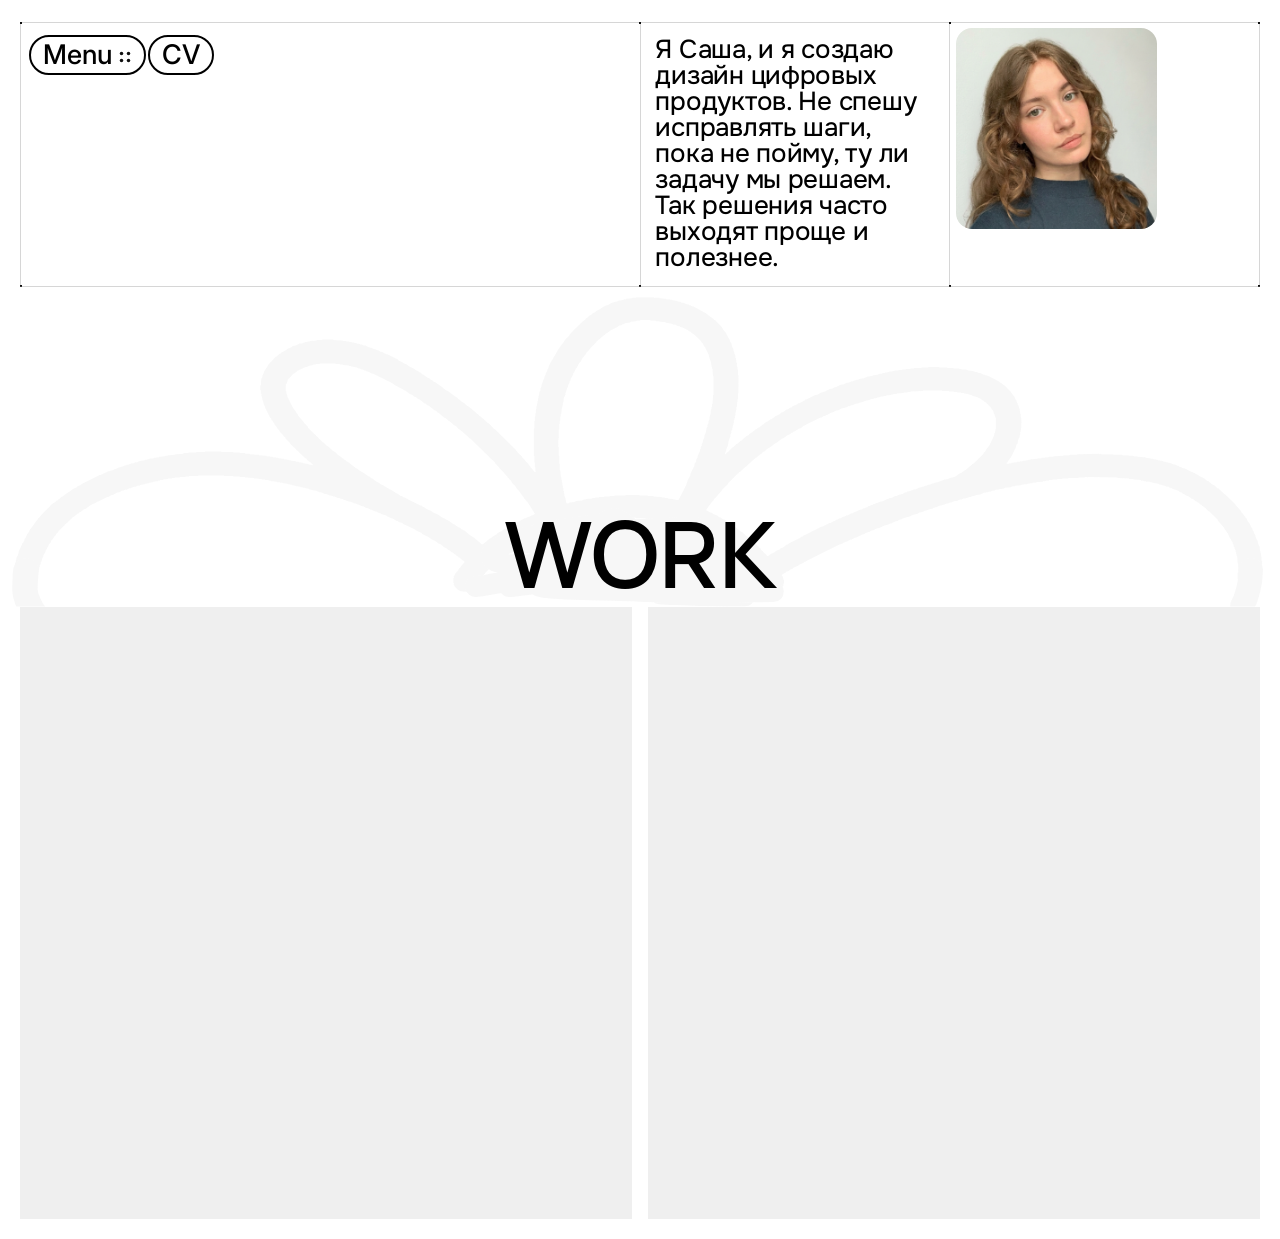
==== index.html @ 19b3ecc9 "Add files via upload" ====
<!doctype html>
<html lang="ru">
<head>
  <meta charset="utf-8">
  <meta name="viewport" content="width=device-width, initial-scale=1">
  <title>Саша Пронченко — продуктовый дизайнер</title>
  <meta name="description" content="В поиске своей команды! Тут кейсы и немного обо мне">
  <meta property="og:type" content="website">
  <meta property="og:locale" content="ru_RU">
  <meta property="og:title" content="Пронченко Саша — продуктовый дизайнер">
  <meta property="og:description" content="В поиске своей команды! Тут кейсы и немного обо мне">
  <meta property="og:url" content="https://sashawefwe.github.io/portfolio/">
  <meta property="og:image" content="https://sashawefwe.github.io/portfolio/assets/social/previw.jpg">
  <meta property="og:image:type" content="image/jpeg">
  <meta property="og:image:width" content="1600">
  <meta property="og:image:height" content="900">
  <meta property="og:image:alt" content="Портфолио Саши Пронченко — продуктового дизайнера">
  <link rel="canonical" href="https://sashawefwe.github.io/portfolio/">
  <link rel="preconnect" href="https://fonts.googleapis.com">
  <link rel="preconnect" href="https://fonts.gstatic.com" crossorigin>
  <link href="https://fonts.googleapis.com/css2?family=Inter:wght@400;500&amp;family=Manrope:wght@400;500;600&amp;family=Onest:wght@400;450;500&amp;display=swap" rel="stylesheet">
  <link rel="stylesheet" href="home.css?v=20261123-15">
  <link rel="stylesheet" href="navigation.css?v=20261123-1">
</head>
<body class="home-page">
  <nav class="site-navigation" aria-label="Основная навигация">
    <a href="index.html" aria-current="page">
      <span class="site-navigation__icon site-navigation__icon--portrait"><img src="assets/home/images/portrait.jpg" alt=""></span>
      <span>Пронченко Саша</span>
    </a>
    <div class="site-navigation__cases">
      <a href="pinterest.html">
        <span>Pinterest</span>
      </a>
      <span class="site-navigation__item" aria-disabled="true">
        <span>Орбита</span>
      </span>
    </div>
    <div class="site-navigation__utilities">
      <span class="site-navigation__item" aria-disabled="true">Telegram</span>
      <span class="site-navigation__item" aria-disabled="true">CV</span>
    </div>
  </nav>
  <div class="home-intro__menu"></div>
  <main id="luxy">
    <div class="home-hero">
      <div class="home-intro-guides">
        <div class="home-intro__controls">
          <span class="home-intro__cv">CV</span>
        </div>
        <p class="home-intro__text">Я Саша, и я создаю дизайн цифровых продуктов. Не спешу исправлять шаги, пока не пойму, ту ли задачу мы решаем. Так решения часто выходят проще и полезнее.</p>
        <figure class="home-hero__portrait">
          <img src="assets/home/images/portrait.jpg" alt="Саша Пронченко">
        </figure>
      </div>
      <div class="home-work-heading">
        <img class="home-intro__daisy" src="assets/home/images/daisy.svg?v=20261123-1" width="1901" height="476" alt="">
        <h1 class="home-work-heading__title">WORK</h1>
      </div>
      <div class="home-work-grid" aria-hidden="true">
        <div class="home-work-grid__tile"></div>
        <div class="home-work-grid__tile"></div>
      </div>
      <div class="home-hero__confetti" aria-hidden="true"></div>
    </div>
  </main>
  <script defer src="https://min30327.github.io/luxy.js/dist/js/luxy.js"></script>
  <script defer src="home.js?v=20261123-3"></script>
  <script src="navigation.js?v=20261123-2"></script>
</body>
</html>
---- home.css ----
@font-face {
  font-family: "Vela Sans";
  src: url("assets/home/fonts/VelaSans-Medium.otf") format("opentype");
  font-style: normal;
  font-weight: 500;
  font-display: swap;
}

@font-face {
  font-family: "Vela Sans";
  src: url("assets/home/fonts/VelaSans-SemiBold.otf") format("opentype");
  font-style: normal;
  font-weight: 600;
  font-display: swap;
}

:root {
  font-family: "Manrope", Arial, sans-serif;
  color: #3F3F3F;
  background: #FFFFFF;
  font-synthesis: none;
}

* { box-sizing: border-box; }
body { margin: 0; }

@media (min-width: 901px) and (prefers-reduced-motion: no-preference) {
  html:has(.home-page) { scroll-behavior: smooth; }
  .home-page #luxy { width: 100%; will-change: transform; backface-visibility: hidden; }
}

@media (max-width: 900px), (prefers-reduced-motion: reduce) {
  .home-page { height: auto !important; }
  .home-page #luxy {
    position: static !important;
    transform: none !important;
  }
}

.home-header {
  position: fixed;
  z-index: 20;
  top: 16px;
  left: 0;
  display: grid;
  grid-template-columns: 1fr auto 1fr;
  align-items: center;
  width: 100%;
  min-height: 48px;
  padding-inline: clamp(24px, 4.85vw, 94px);
  font-family: "Manrope", Arial, sans-serif;
  font-size: 16px;
  font-weight: 500;
}

.home-header__location { justify-self: start; color: #6e6e73; white-space: nowrap; }
.home-header__status { display: flex; align-items: center; justify-self: center; gap: 10px; color: #111; white-space: nowrap; }

@media (min-width: 901px) {
  .home-hero__status { display: none; }
  .home-page .desktop-navigation__menu { right: calc(var(--desktop-trigger-right) - var(--desktop-trigger-top)); }
}

.home-page .site-navigation { font-family: "Manrope", Arial, sans-serif; }

.home-hero {
  --hero-right-gutter: var(--desktop-trigger-right, clamp(24px, 4.85vw, 94px));
  position: relative;
  min-height: 100svh;
  overflow-x: clip;
  display: flex;
  flex-direction: column;
  justify-content: center;
  padding: 110px clamp(24px, 4.85vw, 94px) 72px;
  padding-right: var(--hero-right-gutter);
}

.home-hero__caption {
  display: flex;
  flex-wrap: wrap;
  align-items: baseline;
  gap: 8px 16px;
  margin-top: 10px;
}

.home-hero__cases-label {
  margin: 0 0 0 auto;
  color: #000;
  font-size: 15px;
  font-weight: 500;
}

.home-hero__confetti {
  position: absolute;
  z-index: 2;
  inset: 0;
  overflow: hidden;
  pointer-events: none;
}

.home-hero__confetti-dot {
  position: absolute;
  display: block;
  width: var(--dot-width);
  height: var(--dot-height);
  background: var(--dot-color);
  animation: home-confetti-appear 420ms ease-out both;
}

.home-hero__confetti-dot.is-falling {
  animation: home-confetti-fall 550ms cubic-bezier(.35,0,.8,.5) both;
}

@keyframes home-confetti-appear {
  from { opacity: 0; transform: scale(.55); }
  to { opacity: 1; transform: scale(1); }
}

@keyframes home-confetti-fall {
  from { opacity: 1; transform: translate(0,0) scale(1); }
  to { opacity: 0; transform: translate(var(--dot-drift),45vh) scale(.75); }
}

@media (max-width: 900px), (prefers-reduced-motion: reduce) {
  .home-hero__confetti { display: none; }
}

.home-hero__layout {
  position: relative;
  width: 100%;
}

.home-hero__composition {
  width: 100%;
}

.home-hero__aside {
  position: absolute;
  top: 0;
  right: 0;
  width: clamp(280px, 25vw, 380px);
  max-width: 380px;
  margin: 0;
  color: #000;
  font-family: "Manrope", Arial, sans-serif;
  font-size: clamp(13px, calc(1.05vw - 2px), 16px);
  font-weight: 500;
  line-height: 1.3;
  text-align: left;
}

.home-hero__aside p {
  position: relative;
  z-index: 1;
  margin: 0;
}

.home-hero__flower {
  display: block;
  opacity: 0.03;
  width: min(100%, 280px);
  height: auto;
  margin: 20px calc(-1 * var(--hero-right-gutter)) 0 auto;
  transform: translateX(20px) translateY(28px) scale(2);
  transform-origin: bottom right;
}

@media (min-width: 901px) {
  .home-hero__aside {
    width: clamp(336px, 30vw, 444px);
    max-width: none;
  }
}

.home-hero__status {
  display: flex;
  align-items: center;
  gap: 12px;
  margin: 0 0 12px;
  color: #000;
  font-family: "Manrope", Arial, sans-serif;
  font-size: clamp(17px, 1.25vw, 24px);
  font-weight: 500;
  line-height: 1.1;
}

.home-hero__status-indicator {
  flex: none;
  width: 8px;
  height: 8px;
  border-radius: 50%;
  background: #22c55e;
  animation: home-status-pulse 2s cubic-bezier(.4, 0, .6, 1) infinite;
}

@keyframes home-status-pulse {
  50% { opacity: .5; }
}

@media (prefers-reduced-motion: reduce) {
  .home-hero__status-indicator { animation: none; }
}

.home-hero__title {
  margin: 18px 0 0;
  color: #000;
  font-family: "Vela Sans", "Manrope", Arial, sans-serif;
  font-size: clamp(48px, 5.85vw, 112px);
  font-weight: 500;
  line-height: 1.05;
  letter-spacing: -.055em;
  white-space: nowrap;
}

.home-hero__first-name { font-size: 1em; }
.home-hero__last-name { letter-spacing: -0.03em; }

.home-hero__role {
  margin: 0;
  color: #000;
  font-family: "Vela Sans", "Manrope", Arial, sans-serif;
  font-size: clamp(26px, 2.6vw, 50px);
  font-weight: 600;
  line-height: 1.15;
  letter-spacing: -.02em;
}

.home-hero__line { display: block; width: max-content; white-space: nowrap; }
.home-hero__inline-image {
  display: none;
  height: 1.15ex;
  width: 1.9ex;
  object-fit: cover;
  vertical-align: baseline;
}
.home-hero__status-dot {
  --status-background: transparent;
  --status-color: #70D32F;
  display: none;
  width: 1.725ex;
  height: 1.725ex;
  vertical-align: middle;
  border-radius: 50%;
  overflow: visible;
  background: var(--status-color);
}
.home-hero__status-dot.is-loaded { background: var(--status-background); }
.home-hero__status-dot svg {
  display: block;
  overflow: visible;
  transform: scale(2.239);
  transform-origin: center;
}
.home-hero__status-dot svg path { fill: var(--status-color); }

.image-preview-trigger {
  display: none;
  padding: 0;
  border: 0;
  background: none;
  font: inherit;
  line-height: 0;
  vertical-align: baseline;
  cursor: pointer;
}
.image-preview-trigger:focus-visible { outline: 2px solid #3F3F3F; outline-offset: 3px; }
.image-preview { position: fixed; z-index: 20; padding-bottom: 12px; }
.image-preview[hidden] { display: none; }
.image-preview img { display: block; width: 100%; height: auto; }
.image-preview::after {
  content: "";
  position: absolute;
  bottom: 0;
  left: var(--tail-left);
  width: 24px;
  height: 13px;
  transform: translateX(-50%);
  background-image: var(--preview-image);
  background-size: cover;
  background-position: center bottom;
  clip-path: polygon(0 0, 100% 0, 50% 100%);
}

.home-hero__portrait {
  position: relative;
  width: clamp(220px, 16.6vw, 320px);
  aspect-ratio: 1;
  margin: 0;
  overflow: hidden;
  border-radius: 16px;
}

.home-hero__portrait img {
  position: absolute;
  inset: 0;
  display: block;
  width: 100%;
  height: 100%;
  object-fit: cover;
  object-position: 50% 15%;
}

@media (max-width: 700px) {
  .home-hero {
    --hero-right-gutter: 20px;
    padding: 104px 20px 56px;
  }
  .home-hero__portrait { width: min(58vw, 300px); }
  .home-hero__title { font-size: clamp(40px, 10vw, 68px); white-space: normal; }
  .home-hero__role { font-size: clamp(22px, 5.4vw, 34px); }
}

@media (max-width: 900px) {
  .home-header { display: none; }
  .home-hero__layout { display: block; }
  .home-hero__aside {
    position: static;
    width: 100%;
    max-width: none;
    margin-bottom: 24px;
  }
  .home-hero__aside p { max-width: 380px; }
}

.home-page {
  --home-intro-gutter: 1.25rem;
  --home-intro-top: 1.375rem;
}

.home-hero:has(.home-intro-guides) {
  display: block;
  padding: var(--home-intro-gutter);
  padding-top: var(--home-intro-top);
}

.home-intro-guides {
  position: relative;
  --guide-height: clamp(120px, 16.67vw, 256px);
  --guide-line: #d6d6d6;
  --guide-nodes: linear-gradient(to bottom, #111 2px, transparent 2px, transparent calc(100% - 2px), #111 0);
  --guide-divider: linear-gradient(var(--guide-line), var(--guide-line));
  --guide-horizontal: linear-gradient(to right,
    transparent 2px, var(--guide-line) 2px calc(50% - 1px),
    transparent calc(50% - 1px) calc(50% + 1px),
    var(--guide-line) calc(50% + 1px) calc(75% - 1.5px),
    transparent calc(75% - 1.5px) calc(75% + .5px),
    var(--guide-line) calc(75% + .5px) calc(100% - 2px), transparent 0);
  display: grid;
  grid-template-columns: minmax(0, 2fr) repeat(2, minmax(0, 1fr));
  min-height: var(--guide-height);
  background:
    var(--guide-nodes) left / 2px 100%,
    var(--guide-nodes) 50% / 2px 100%,
    var(--guide-nodes) 75% / 2px 100%,
    var(--guide-nodes) right / 2px 100%,
    var(--guide-horizontal) top / 100% 1px,
    var(--guide-horizontal) bottom / 100% 1px,
    var(--guide-divider) left / 1px calc(100% - 4px),
    var(--guide-divider) 50% / 1px calc(100% - 4px),
    var(--guide-divider) 75% / 1px calc(100% - 4px),
    var(--guide-divider) right / 1px calc(100% - 4px);
  background-repeat: no-repeat;
}

.home-intro__controls {
  position: absolute;
  top: .8125rem;
  left: .5625rem;
  display: flex;
  align-items: center;
  gap: .125rem;
}

.home-intro__menu {
  position: fixed;
  z-index: 103;
  top: calc(var(--home-intro-top) + .8125rem);
  left: calc(var(--home-intro-gutter) + .5625rem);
}

.home-intro__controls::before {
  content: "Menu";
  display: block;
  visibility: hidden;
}

.home-intro__menu button {
  position: static;
}

.home-page .desktop-navigation__overlay,
.home-page .desktop-navigation__menu { animation: none; }

.home-page .mobile-navigation[data-open="true"] .mobile-navigation__menu { transition: none; }

.home-work-heading {
  position: relative;
  width: calc(100% + 2 * var(--home-intro-gutter));
  margin-inline: calc(-1 * var(--home-intro-gutter));
}

.home-intro__daisy {
  display: block;
  width: 100%;
  height: auto;
  opacity: 0.8;
}

.home-work-heading__title {
  position: absolute;
  inset: auto 0 8px;
  margin: 0;
  color: #000;
  font: 700 clamp(44px, 7.2vw, 136px)/1 "Vela Sans", Arial, sans-serif;
  font-synthesis: weight;
  text-align: center;
  text-box: trim-both cap alphabetic;
}

.home-work-grid {
  display: grid;
  grid-template-columns: repeat(2, minmax(0, 1fr));
  gap: 16px;
}

.home-work-grid__tile {
  aspect-ratio: 1;
  background: #EFEFEF;
}

.home-intro__text {
  grid-column: 2;
  align-self: start;
  margin: 0;
  padding: clamp(6px, 1.2vw, 18px);
  color: #000;
  font: 450 clamp(22px, 19.888px + .56vw, 26px)/1 "Onest", Arial, sans-serif;
  letter-spacing: -0.01em;
  overflow-wrap: anywhere;
}

.home-intro-guides .home-hero__portrait {
  grid-column: 3;
  align-self: start;
  margin: 6px;
  width: min(calc(100% - 12px), calc(var(--guide-height) - 12px));
}

@media (min-width: 901px) {
  .home-intro__menu .mobile-navigation__trigger { display: none; }

  .home-page .desktop-navigation__menu {
    top: var(--home-intro-top);
    right: auto;
    left: var(--home-intro-gutter);
    max-height: calc(100dvh - 20px - var(--home-intro-top));
  }
}
---- navigation.css ----
@font-face {
  font-family: "Vela Sans";
  src: url("assets/home/fonts/VelaSans-Medium.otf") format("opentype");
  font-style: normal;
  font-weight: 500;
  font-display: swap;
}

.site-navigation {
  position: absolute;
  z-index: 20;
  top: 16px;
  left: 16px;
  right: 16px;
  display: flex;
  align-items: center;
  width: auto;
  padding: 0;
  border: 0;
  background: transparent;
  font-family: "SF Pro Display", "SF Pro", -apple-system, BlinkMacSystemFont, sans-serif;
  font-size: 15px;
  font-weight: 400;
  line-height: 19px;
  white-space: nowrap;
}

.site-navigation__cases {
  position: absolute;
  left: 50%;
  display: flex;
  align-items: center;
  gap: 8px;
  transform: translateX(-50%);
}

.site-navigation__utilities {
  position: absolute;
  right: 0;
  display: flex;
  align-items: center;
  gap: 8px;
}

.site-navigation a,
.site-navigation__item {
  position: relative;
  display: inline-flex;
  align-items: center;
  gap: 5px;
  min-height: 28px;
  padding: 3px 8px;
  border: 1px solid transparent;
  border-radius: 8px;
  color: #3F3F3F;
  text-decoration: none;
}

.site-navigation a {
  transition: background-color .18s ease, border-color .18s ease, box-shadow .18s ease;
}

.site-navigation a:hover {
  background: #F7F7F8;
}

.site-navigation a[aria-current="page"] {
  border-color: #DEDEE2;
  background: #FFFFFF;
  box-shadow: 0 1px 2px rgba(0, 0, 0, .045), 0 3px 8px rgba(0, 0, 0, .035);
}

.site-navigation a:focus-visible {
  outline: 2px solid #3F3F3F;
  outline-offset: 2px;
}

.site-navigation__item[aria-disabled="true"] {
  cursor: default;
}

.site-navigation__icon {
  position: relative;
  display: block;
  flex: 0 0 16px;
  width: 16px;
  height: 16px;
  overflow: hidden;
  border-radius: 5px;
}

.site-navigation__icon img {
  display: block;
  width: 100%;
  height: 100%;
  object-fit: cover;
}

.site-navigation__icon--portrait {
  border-radius: 50%;
}

.site-navigation a[aria-current="page"] .site-navigation__icon--portrait {
  display: none;
}

.site-navigation__icon--portrait img {
  object-position: 50% 18%;
  transform: scaleX(-1);
}

.mobile-navigation {
  display: none;
}

.desktop-navigation__trigger,
.desktop-navigation__overlay { display: none; }

.desktop-navigation__overlay[hidden] { display: none; }

.navigation-morph-icon {
  display: grid;
  grid-template: minmax(0, 1fr) / minmax(0, 1fr);
  place-items: center;
  width: var(--navigation-dot-size);
  height: var(--navigation-dot-size);
  transform: translateY(2px);
  color: #111;
}
.navigation-morph-icon svg {
  display: block;
  width: 100%;
  height: 100%;
  fill: currentColor;
}

.site-navigation + .page,
.site-navigation + #luxy > .page { padding-top: calc(var(--page-gutter) + 64px); }

@media (min-width: 901px) {
  :root {
    --desktop-trigger-top: 16px;
    --desktop-trigger-right: clamp(24px, 4.85vw, 94px);
  }

  .site-navigation { display: none; }

  .desktop-navigation__trigger {
    position: fixed;
    z-index: 102;
    top: var(--desktop-trigger-top);
    right: var(--desktop-trigger-right);
    display: grid;
    place-items: center;
    padding: 0;
    border: 1px solid #dedee2;
    border-radius: 50%;
    background: #fff;
    cursor: pointer;
  }

  .desktop-navigation__trigger img { display: block; width: 24px; height: 24px; }
  .desktop-navigation__trigger:hover { background: #f7f7f8; }
  .desktop-navigation__close { visibility: hidden; }
  .desktop-navigation__trigger:focus-visible,
  .desktop-navigation__close:focus-visible,
  .desktop-navigation__link:focus-visible { outline: 2px solid #222; outline-offset: 4px; }

  .desktop-navigation__overlay {
    position: fixed;
    z-index: 101;
    inset: 0;
    display: block;
    background: rgba(0, 0, 0, .5);
    animation: desktop-menu-fade .22s ease-out both;
  }

  .desktop-navigation__menu {
    position: absolute;
    top: 0;
    right: calc(var(--desktop-trigger-right) - 24px);
    display: flex;
    flex-direction: column;
    width: calc(clamp(350px, 32vw, 620px) + 24px);
    max-width: calc(100vw - 32px);
    max-height: calc(100dvh - 20px);
    aspect-ratio: 1;
    padding: clamp(24px, 2.4vw, 46px);
    padding-top: calc(clamp(24px, 2.4vw, 46px) + 10px);
    overflow-y: auto;
    overscroll-behavior-y: contain;
    border-radius: clamp(24px, 2vw, 38px);
    background: #fff;
    box-shadow: 0 18px 60px rgba(0, 0, 0, .08);
    animation: desktop-menu-appear .3s cubic-bezier(.2, .8, .2, 1) both;
  }

  .desktop-navigation__close {
    position: relative;
    align-self: flex-end;
    flex: none;
    width: 48px;
    height: 48px;
    padding: 0;
    border: 1px solid #c8c8c8;
    border-radius: 50%;
    background: #fff;
    cursor: pointer;
  }

  .desktop-navigation__close span::before,
  .desktop-navigation__close span::after {
    content: "";
    position: absolute;
    top: 50%;
    left: 50%;
    width: 20px;
    height: 1px;
    background: #111;
  }

  .desktop-navigation__close span::before { transform: translate(-50%, -50%) rotate(45deg); }
  .desktop-navigation__close span::after { transform: translate(-50%, -50%) rotate(-45deg); }
  .desktop-navigation__links { display: grid; align-content: start; gap: 14px; margin-top: clamp(36px, 5vh, 72px); }
  .desktop-navigation__link {
    width: fit-content;
    color: #0a0a0a;
    font-family: "Vela Sans", Arial, sans-serif;
    font-size: clamp(30px, 2.65vw, 50px);
    font-weight: 500;
    line-height: 1.15;
    letter-spacing: -.045em;
    text-decoration: none;
  }

  a.desktop-navigation__link:hover { opacity: .55; }
  .desktop-navigation__link[aria-disabled="true"] { cursor: default; }

  .site-navigation + .page .hero,
  .site-navigation + #luxy > .page .hero { height: calc(100vh - 2 * var(--page-gutter) - 64px); }
}

@keyframes desktop-menu-fade { from { opacity: 0; } to { opacity: 1; } }
@keyframes desktop-menu-appear { from { opacity: 0; transform: translateY(-12px) scale(.97); } to { opacity: 1; transform: none; } }

@media (max-width: 900px) {
  .site-navigation + .page,
  .site-navigation + #luxy > .page { padding-top: var(--page-gutter); }

  .site-navigation {
    display: none;
  }

  .mobile-navigation {
    position: fixed;
    z-index: 30;
    top: 12px;
    left: 12px;
    display: block;
    font-family: "SF Pro Display", "SF Pro", -apple-system, BlinkMacSystemFont, sans-serif;
    color: #1A1A1A;
  }

  .mobile-navigation__trigger {
    position: relative;
    z-index: 2;
    display: flex;
    align-items: center;
    justify-content: center;
    padding: 0;
    border: 0;
    border-radius: 999px;
    background: rgba(247, 247, 247, .82);
    -webkit-backdrop-filter: blur(20px) saturate(140%);
    backdrop-filter: blur(20px) saturate(140%);
    box-shadow: 0 2px 5px rgba(28, 28, 30, .07), 0 8px 22px rgba(28, 28, 30, .09), inset 0 1px 0 rgba(255, 255, 255, .82), inset 0 -1px 0 rgba(28, 28, 30, .04);
    color: inherit;
    font: inherit;
    font-size: 15px;
    font-weight: 400;
    cursor: pointer;
  }

  .mobile-navigation__trigger:hover {
    background: rgba(242, 242, 242, .86);
  }

  .mobile-navigation__trigger:focus-visible {
    outline: 2px solid #77736A;
    outline-offset: 2px;
  }

  .mobile-navigation__menu {
    position: absolute;
    top: 56px;
    left: 0;
    width: 196px;
    padding: 6px;
    border: 1px solid rgba(255, 255, 255, .72);
    border-radius: 18px;
    background: rgba(247, 247, 247, .88);
    -webkit-backdrop-filter: blur(24px) saturate(145%);
    backdrop-filter: blur(24px) saturate(145%);
    box-shadow: 0 14px 38px rgba(28, 28, 30, .13), inset 0 1px 0 rgba(255, 255, 255, .88);
    opacity: 0;
    visibility: hidden;
    pointer-events: none;
    transform: translateY(-7px) scale(.96);
    transform-origin: top left;
    transition: opacity .2s ease, visibility .2s ease, transform .4s cubic-bezier(.34, 1.56, .64, 1);
  }

  .mobile-navigation[data-open="true"] .mobile-navigation__menu {
    opacity: 1;
    visibility: visible;
    pointer-events: auto;
    transform: none;
  }

  .mobile-navigation__link,
  .mobile-navigation__label {
    display: flex;
    align-items: center;
    min-height: 39px;
    padding: 0 12px;
    border: 1px solid transparent;
    border-radius: 12px;
    color: #3F3F3F;
    font-size: 15px;
    line-height: 20px;
    font-weight: 400;
    text-decoration: none;
  }

  .mobile-navigation__link:hover {
    background: rgba(255, 255, 255, .68);
  }

  .mobile-navigation__link[aria-current="page"] {
    border-color: rgba(60, 60, 67, .1);
    background: rgba(255, 255, 255, .82);
    box-shadow: 0 1px 2px rgba(0, 0, 0, .035);
  }

  .mobile-navigation__label {
    color: #6E6E73;
  }

  .mobile-navigation__link:focus-visible {
    outline: 2px solid #77736A;
    outline-offset: -2px;
  }

  .mobile-navigation { inset: 0; width: 100%; height: 100dvh; pointer-events: none; }
  .mobile-navigation__trigger {
    position: fixed;
    z-index: 4;
    top: 12px;
    right: 12px;
    border: 1px solid #dedee2;
    background: #fff;
    -webkit-backdrop-filter: none;
    backdrop-filter: none;
    box-shadow: none;
    pointer-events: auto;
  }
  .mobile-navigation__trigger:hover { background: #f7f7f8; }
  .mobile-navigation__backdrop { position: fixed; z-index: 1; inset: 0; background: rgba(0,0,0,.5); pointer-events: auto; }
  .mobile-navigation__backdrop[hidden] { display: none; }
  .mobile-navigation__menu {
    position: fixed;
    z-index: 3;
    inset: 0;
    display: flex;
    flex-direction: column;
    width: auto;
    padding: 24px;
    overflow-y: auto;
    border: 0;
    border-radius: 0;
    background: #fff;
    -webkit-backdrop-filter: none;
    backdrop-filter: none;
    box-shadow: 0 18px 60px rgba(0,0,0,.08);
    transform-origin: top right;
  }
  .mobile-navigation__close {
    position: relative;
    visibility: hidden;
    align-self: flex-end;
    flex: none;
    width: 48px;
    height: 48px;
    margin-bottom: 44px;
    padding: 0;
    border: 1px solid #c8c8c8;
    border-radius: 50%;
    background: #fff;
    cursor: pointer;
  }
  .mobile-navigation__close span::before,
  .mobile-navigation__close span::after {
    content: "";
    position: absolute;
    top: 50%;
    left: 50%;
    width: 20px;
    height: 1px;
    background: #111;
  }
  .mobile-navigation__close span::before { transform: translate(-50%,-50%) rotate(45deg); }
  .mobile-navigation__close span::after { transform: translate(-50%,-50%) rotate(-45deg); }
  .mobile-navigation__link,
  .mobile-navigation__label {
    width: fit-content;
    min-height: 0;
    margin-bottom: 14px;
    padding: 0;
    border: 0;
    border-radius: 0;
    background: none;
    box-shadow: none;
    color: #0a0a0a;
    font-family: "Vela Sans", Arial, sans-serif;
    font-size: clamp(30px, 8vw, 44px);
    font-weight: 500;
    line-height: 1.15;
    letter-spacing: -.045em;
  }
  .mobile-navigation__link[aria-current="page"] { border: 0; background: none; box-shadow: none; }
  .mobile-navigation__link:hover { background: none; opacity: .55; }
  .mobile-navigation__close:focus-visible { outline: 2px solid #222; outline-offset: 4px; }
}

.desktop-navigation__trigger,
.mobile-navigation__trigger,
.home-intro__controls::before,
.home-intro__cv {
  --navigation-dot-size: 14px;
  --navigation-toggle-gap: 6px;
  --navigation-toggle-padding: .75rem;
  grid-auto-flow: column;
  box-sizing: border-box;
  align-items: center;
  justify-content: center;
  gap: var(--navigation-toggle-gap);
  width: max-content;
  height: 2.5rem;
  padding: 0 var(--navigation-toggle-padding);
  border: 2px solid #000;
  border-radius: 9999px;
  color: #000;
  font: 500 clamp(1.375rem, 1.243rem + .56vw, 1.75rem)/1.05 "Inter", Arial, sans-serif;
  letter-spacing: 0;
}

.home-intro__cv { display: flex; background: #fff; }

.home-intro__controls::before {
  padding-inline-end: calc(var(--navigation-toggle-padding) + var(--navigation-toggle-gap) + var(--navigation-dot-size));
}

.desktop-navigation__trigger[aria-expanded="true"],
.mobile-navigation__trigger[aria-expanded="true"] { border-color: transparent; }

.navigation-toggle__label { position: relative; text-align: left; }
.navigation-toggle__label span:last-child {
  position: absolute;
  inset: 0;
  display: flex;
  align-items: center;
  font-size: .9em;
}

[aria-expanded="false"] .navigation-toggle__label span:last-child,
[aria-expanded="true"] .navigation-toggle__label span:first-child { visibility: hidden; }

@media (prefers-reduced-motion: reduce) {
  .desktop-navigation__overlay,
  .desktop-navigation__menu { animation-duration: .01ms !important; }
  .mobile-navigation__trigger,
  .mobile-navigation__menu {
    transition-duration: .01ms !important;
  }
}
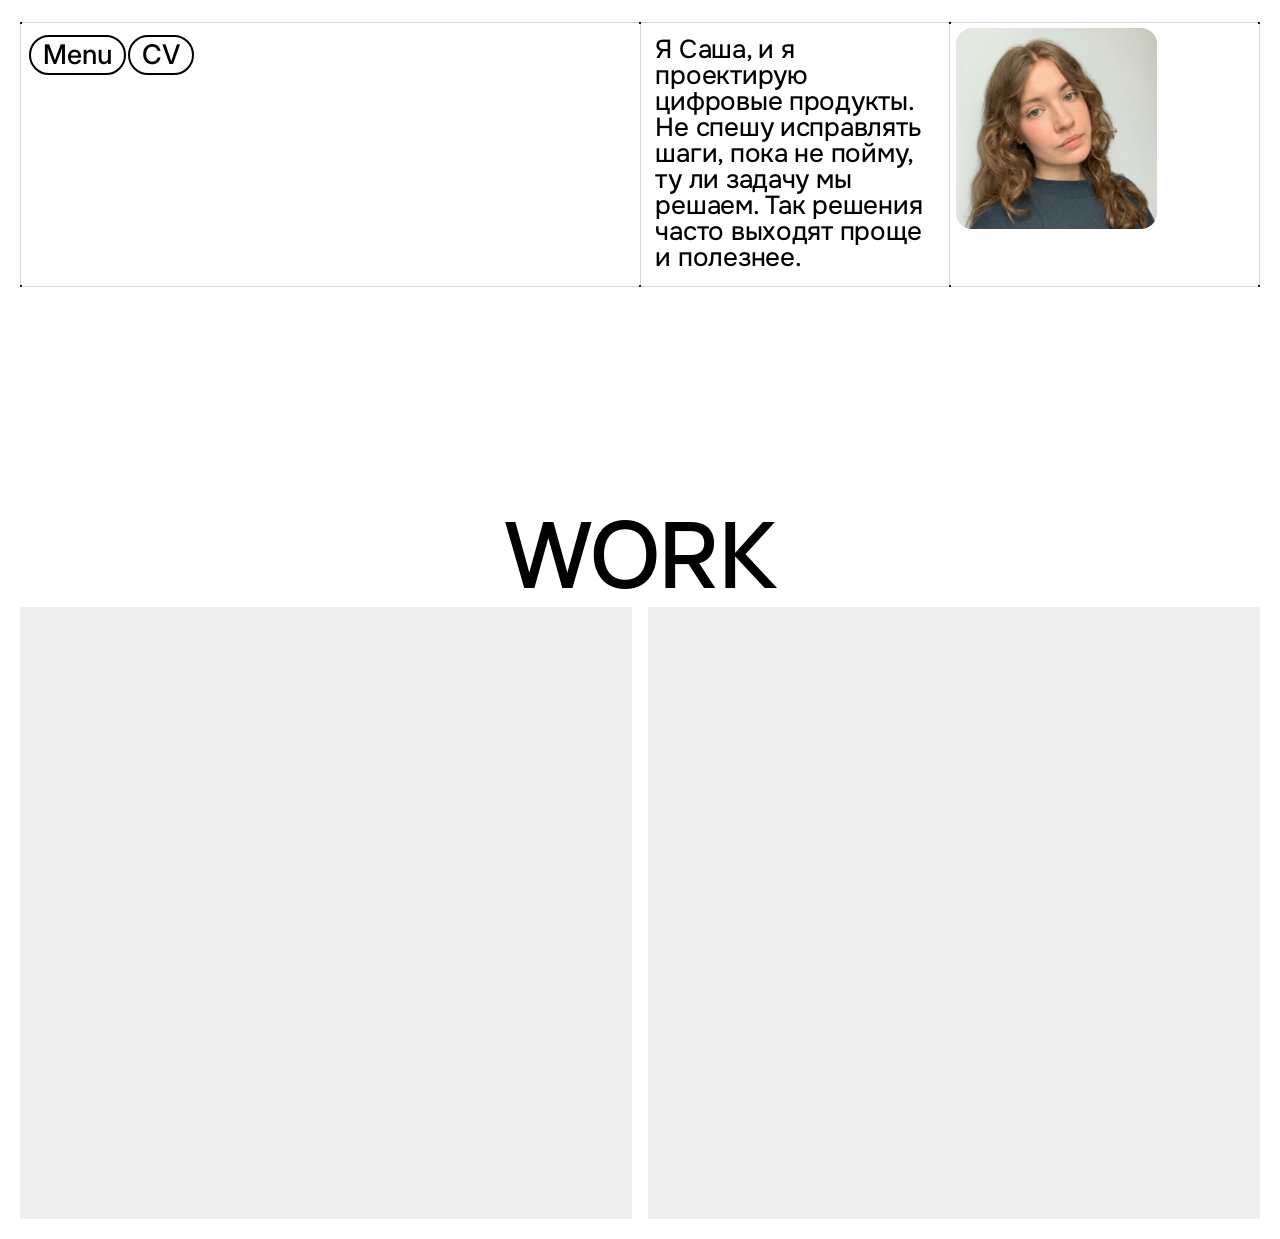
==== commit f29ecd12: "Add files via upload" ====
--- a/index.html
+++ b/index.html
@@ -19,8 +19,8 @@
   <link rel="preconnect" href="https://fonts.googleapis.com">
   <link rel="preconnect" href="https://fonts.gstatic.com" crossorigin>
   <link href="https://fonts.googleapis.com/css2?family=Inter:wght@400;500&amp;family=Manrope:wght@400;500;600&amp;family=Onest:wght@400;450;500&amp;display=swap" rel="stylesheet">
-  <link rel="stylesheet" href="home.css?v=20261123-15">
-  <link rel="stylesheet" href="navigation.css?v=20261123-1">
+  <link rel="stylesheet" href="home.css?v=20261124-4">
+  <link rel="stylesheet" href="navigation.css?v=20261123-7">
 </head>
 <body class="home-page">
   <nav class="site-navigation" aria-label="Основная навигация">
@@ -48,13 +48,16 @@
         <div class="home-intro__controls">
           <span class="home-intro__cv">CV</span>
         </div>
-        <p class="home-intro__text">Я Саша, и я создаю дизайн цифровых продуктов. Не спешу исправлять шаги, пока не пойму, ту ли задачу мы решаем. Так решения часто выходят проще и полезнее.</p>
+        <p class="home-intro__text">Я Саша, и я проектирую цифровые продукты. Не спешу исправлять шаги, пока не пойму, ту ли задачу мы решаем. Так решения часто выходят проще и полезнее.</p>
         <figure class="home-hero__portrait">
           <img src="assets/home/images/portrait.jpg" alt="Саша Пронченко">
         </figure>
       </div>
       <div class="home-work-heading">
-        <img class="home-intro__daisy" src="assets/home/images/daisy.svg?v=20261123-1" width="1901" height="476" alt="">
+        <picture>
+          <source media="(width < 40em)" srcset="assets/home/images/daisy_mobile.svg" width="484" height="484">
+          <img class="home-intro__daisy" src="assets/home/images/daisy.svg?v=20261123-1" width="1901" height="476" alt="">
+        </picture>
         <h1 class="home-work-heading__title">WORK</h1>
       </div>
       <div class="home-work-grid" aria-hidden="true">
@@ -66,6 +69,6 @@
   </main>
   <script defer src="https://min30327.github.io/luxy.js/dist/js/luxy.js"></script>
   <script defer src="home.js?v=20261123-3"></script>
-  <script src="navigation.js?v=20261123-2"></script>
+  <script src="navigation.js?v=20261123-7"></script>
 </body>
 </html>
--- a/home.css
+++ b/home.css
@@ -93,7 +93,8 @@
 .home-hero__confetti {
   position: absolute;
   z-index: 2;
-  inset: 0;
+  inset: var(--home-intro-top) var(--home-intro-gutter) var(--home-intro-gutter);
+  max-height: calc(100svh - var(--home-intro-top) - var(--home-intro-gutter));
   overflow: hidden;
   pointer-events: none;
 }
@@ -457,3 +458,92 @@
   }
 }
 
+@media (width < 64em) {
+  .home-intro-guides {
+    background:
+      var(--guide-nodes) left / 2px 100%,
+      var(--guide-nodes) right / 2px 100%;
+    background-repeat: no-repeat;
+    box-shadow: inset 0 0 0 1px var(--guide-line);
+  }
+
+  .home-intro__text {
+    grid-area: 2 / 1;
+    padding: 1.125rem;
+  }
+
+  .home-intro-guides .home-hero__portrait {
+    justify-self: start;
+    width: auto;
+    max-width: calc(100% - 12px);
+    height: calc(100% - 12px);
+  }
+}
+
+@media (width < 40em) {
+  .home-work-grid {
+    grid-template-columns: minmax(0, 1fr);
+    position: relative;
+    margin-top: 8px;
+  }
+
+  .home-work-heading picture {
+    position: absolute;
+    inset: 0 0 auto;
+  }
+
+  .home-work-heading__title {
+    position: relative;
+    inset: auto;
+    font-size: 96px;
+    padding-top: calc(50% - .5cap);
+  }
+
+  .home-intro-guides {
+    grid-template-columns: minmax(0, 1fr);
+    grid-template-rows: repeat(2, minmax(13.25rem, 1fr)) auto;
+  }
+
+  .home-intro__text {
+    align-self: stretch;
+    background:
+      var(--guide-nodes) left / 2px 100%,
+      var(--guide-nodes) right / 2px 100%,
+      var(--guide-divider) top / 100% 1px,
+      var(--guide-divider) bottom / 100% 1px;
+    background-repeat: no-repeat;
+  }
+
+  .home-intro-guides .home-hero__portrait {
+    grid-area: 3 / 1;
+    width: calc(100% - 12px);
+    height: auto;
+  }
+}
+
+@media (40em <= width < 64em) {
+  .home-intro-guides {
+    grid-template-columns: repeat(2, minmax(0, 1fr));
+    grid-template-rows: repeat(2, minmax(14rem, 1fr));
+    background:
+      var(--guide-nodes) left / 2px 100%,
+      var(--guide-nodes) right / 2px 100%,
+      var(--guide-divider) center / 100% 1px;
+    background-repeat: no-repeat;
+  }
+
+  .home-intro-guides::after {
+    content: "";
+    position: absolute;
+    inset: 50% auto 0 50%;
+    width: 2px;
+    background:
+      var(--guide-nodes) center / 2px 100%,
+      var(--guide-divider) left / 1px 100%;
+    background-repeat: no-repeat;
+    pointer-events: none;
+  }
+
+  .home-intro-guides .home-hero__portrait { grid-area: 2 / 2; }
+}
+
--- a/navigation.css
+++ b/navigation.css
@@ -122,9 +122,8 @@
   display: grid;
   grid-template: minmax(0, 1fr) / minmax(0, 1fr);
   place-items: center;
-  width: var(--navigation-dot-size);
-  height: var(--navigation-dot-size);
-  transform: translateY(2px);
+  width: 24px;
+  height: 24px;
   color: #111;
 }
 .navigation-morph-icon svg {
@@ -161,7 +160,6 @@
 
   .desktop-navigation__trigger img { display: block; width: 24px; height: 24px; }
   .desktop-navigation__trigger:hover { background: #f7f7f8; }
-  .desktop-navigation__close { visibility: hidden; }
   .desktop-navigation__trigger:focus-visible,
   .desktop-navigation__close:focus-visible,
   .desktop-navigation__link:focus-visible { outline: 2px solid #222; outline-offset: 4px; }
@@ -436,16 +434,14 @@
 .mobile-navigation__trigger,
 .home-intro__controls::before,
 .home-intro__cv {
-  --navigation-dot-size: 14px;
-  --navigation-toggle-gap: 6px;
   --navigation-toggle-padding: .75rem;
+  --navigation-toggle-height: 2.5rem;
   grid-auto-flow: column;
   box-sizing: border-box;
   align-items: center;
   justify-content: center;
-  gap: var(--navigation-toggle-gap);
   width: max-content;
-  height: 2.5rem;
+  height: var(--navigation-toggle-height);
   padding: 0 var(--navigation-toggle-padding);
   border: 2px solid #000;
   border-radius: 9999px;
@@ -456,24 +452,29 @@
 
 .home-intro__cv { display: flex; background: #fff; }
 
-.home-intro__controls::before {
-  padding-inline-end: calc(var(--navigation-toggle-padding) + var(--navigation-toggle-gap) + var(--navigation-dot-size));
-}
-
-.desktop-navigation__trigger[aria-expanded="true"],
-.mobile-navigation__trigger[aria-expanded="true"] { border-color: transparent; }
-
-.navigation-toggle__label { position: relative; text-align: left; }
-.navigation-toggle__label span:last-child {
-  position: absolute;
-  inset: 0;
-  display: flex;
-  align-items: center;
-  font-size: .9em;
-}
-
-[aria-expanded="false"] .navigation-toggle__label span:last-child,
-[aria-expanded="true"] .navigation-toggle__label span:first-child { visibility: hidden; }
+.desktop-navigation__trigger[aria-expanded="true"] { visibility: hidden; }
+
+@media (max-width: 900px) {
+  .mobile-navigation__trigger {
+    display: grid;
+    place-items: center;
+    width: 48px;
+    height: 48px;
+    padding: 0;
+    border-radius: 50%;
+  }
+
+  .home-intro__menu .mobile-navigation__trigger {
+    width: max-content;
+    height: var(--navigation-toggle-height);
+    padding: 0 var(--navigation-toggle-padding);
+    border-radius: 9999px;
+  }
+
+  .home-intro__menu .mobile-navigation__trigger[aria-expanded="true"] { visibility: hidden; }
+
+  .home-page .mobile-navigation__close { visibility: inherit; }
+}
 
 @media (prefers-reduced-motion: reduce) {
   .desktop-navigation__overlay,
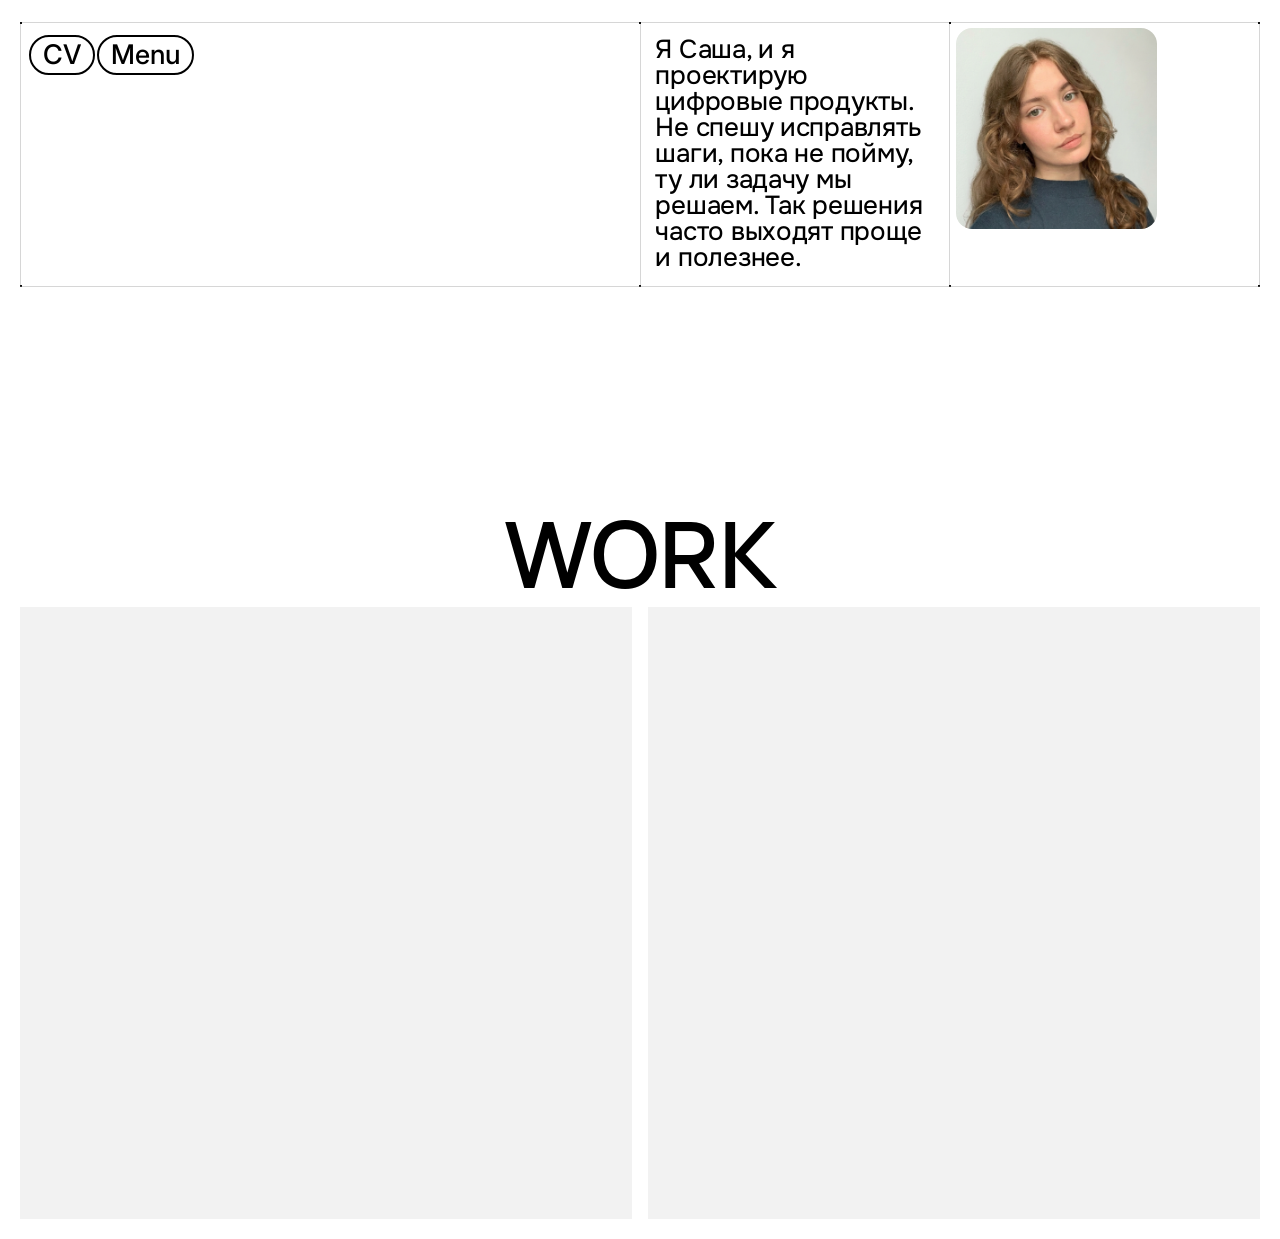
==== commit 0810601a: "Add files via upload" ====
--- a/index.html
+++ b/index.html
@@ -19,8 +19,8 @@
   <link rel="preconnect" href="https://fonts.googleapis.com">
   <link rel="preconnect" href="https://fonts.gstatic.com" crossorigin>
   <link href="https://fonts.googleapis.com/css2?family=Inter:wght@400;500&amp;family=Manrope:wght@400;500;600&amp;family=Onest:wght@400;450;500&amp;display=swap" rel="stylesheet">
-  <link rel="stylesheet" href="home.css?v=20261124-4">
-  <link rel="stylesheet" href="navigation.css?v=20261123-7">
+  <link rel="stylesheet" href="home.css?v=20261125-1">
+  <link rel="stylesheet" href="navigation.css?v=20261125-1">
 </head>
 <body class="home-page">
   <nav class="site-navigation" aria-label="Основная навигация">
@@ -68,7 +68,7 @@
     </div>
   </main>
   <script defer src="https://min30327.github.io/luxy.js/dist/js/luxy.js"></script>
-  <script defer src="home.js?v=20261123-3"></script>
-  <script src="navigation.js?v=20261123-7"></script>
+  <script defer src="home.js?v=20261125-1"></script>
+  <script src="navigation.js?v=20261125-1"></script>
 </body>
 </html>
--- a/home.css
+++ b/home.css
@@ -122,7 +122,7 @@
   to { opacity: 0; transform: translate(var(--dot-drift),45vh) scale(.75); }
 }
 
-@media (max-width: 900px), (prefers-reduced-motion: reduce) {
+@media (prefers-reduced-motion: reduce) {
   .home-hero__confetti { display: none; }
 }
 
@@ -389,11 +389,6 @@
   position: static;
 }
 
-.home-page .desktop-navigation__overlay,
-.home-page .desktop-navigation__menu { animation: none; }
-
-.home-page .mobile-navigation[data-open="true"] .mobile-navigation__menu { transition: none; }
-
 .home-work-heading {
   position: relative;
   width: calc(100% + 2 * var(--home-intro-gutter));
@@ -426,7 +421,7 @@
 
 .home-work-grid__tile {
   aspect-ratio: 1;
-  background: #EFEFEF;
+  background: #F2F2F2;
 }
 
 .home-intro__text {
@@ -456,6 +451,23 @@
     left: var(--home-intro-gutter);
     max-height: calc(100dvh - 20px - var(--home-intro-top));
   }
+}
+
+@media (width >= 64em) {
+  .home-intro__controls::before { content: none; }
+
+  .home-intro__menu {
+    display: flex;
+    gap: .125rem;
+    pointer-events: none;
+  }
+
+  .home-intro__menu::before {
+    content: "CV";
+    visibility: hidden;
+  }
+
+  .home-intro__menu button { pointer-events: auto; }
 }
 
 @media (width < 64em) {
--- a/navigation.css
+++ b/navigation.css
@@ -109,12 +109,8 @@
   transform: scaleX(-1);
 }
 
-.mobile-navigation {
-  display: none;
-}
-
 .desktop-navigation__trigger,
-.desktop-navigation__overlay { display: none; }
+.mobile-navigation__trigger { display: none; }
 
 .desktop-navigation__overlay[hidden] { display: none; }
 
@@ -164,82 +160,167 @@
   .desktop-navigation__close:focus-visible,
   .desktop-navigation__link:focus-visible { outline: 2px solid #222; outline-offset: 4px; }
 
-  .desktop-navigation__overlay {
-    position: fixed;
-    z-index: 101;
-    inset: 0;
-    display: block;
-    background: rgba(0, 0, 0, .5);
-    animation: desktop-menu-fade .22s ease-out both;
-  }
-
-  .desktop-navigation__menu {
-    position: absolute;
-    top: 0;
-    right: calc(var(--desktop-trigger-right) - 24px);
-    display: flex;
-    flex-direction: column;
-    width: calc(clamp(350px, 32vw, 620px) + 24px);
-    max-width: calc(100vw - 32px);
-    max-height: calc(100dvh - 20px);
-    aspect-ratio: 1;
-    padding: clamp(24px, 2.4vw, 46px);
-    padding-top: calc(clamp(24px, 2.4vw, 46px) + 10px);
-    overflow-y: auto;
-    overscroll-behavior-y: contain;
-    border-radius: clamp(24px, 2vw, 38px);
-    background: #fff;
-    box-shadow: 0 18px 60px rgba(0, 0, 0, .08);
-    animation: desktop-menu-appear .3s cubic-bezier(.2, .8, .2, 1) both;
-  }
-
-  .desktop-navigation__close {
-    position: relative;
-    align-self: flex-end;
-    flex: none;
-    width: 48px;
-    height: 48px;
-    padding: 0;
-    border: 1px solid #c8c8c8;
-    border-radius: 50%;
-    background: #fff;
-    cursor: pointer;
-  }
-
-  .desktop-navigation__close span::before,
-  .desktop-navigation__close span::after {
-    content: "";
-    position: absolute;
-    top: 50%;
-    left: 50%;
-    width: 20px;
-    height: 1px;
-    background: #111;
-  }
-
-  .desktop-navigation__close span::before { transform: translate(-50%, -50%) rotate(45deg); }
-  .desktop-navigation__close span::after { transform: translate(-50%, -50%) rotate(-45deg); }
-  .desktop-navigation__links { display: grid; align-content: start; gap: 14px; margin-top: clamp(36px, 5vh, 72px); }
-  .desktop-navigation__link {
-    width: fit-content;
-    color: #0a0a0a;
-    font-family: "Vela Sans", Arial, sans-serif;
-    font-size: clamp(30px, 2.65vw, 50px);
-    font-weight: 500;
-    line-height: 1.15;
-    letter-spacing: -.045em;
-    text-decoration: none;
-  }
-
-  a.desktop-navigation__link:hover { opacity: .55; }
-  .desktop-navigation__link[aria-disabled="true"] { cursor: default; }
+}
+
+.desktop-navigation__overlay {
+  position: fixed;
+  z-index: 101;
+  inset: 0;
+  display: block;
+  background: rgba(0, 0, 0, .5);
+}
+
+.desktop-navigation__menu {
+  position: absolute;
+  top: 0;
+  right: calc(var(--desktop-trigger-right) - 24px);
+  display: flex;
+  flex-direction: column;
+  width: calc(clamp(350px, 32vw, 620px) + 24px);
+  max-width: calc(100vw - 32px);
+  max-height: calc(100dvh - 20px);
+  aspect-ratio: 1;
+  padding: clamp(24px, 2.4vw, 46px);
+  overflow-y: auto;
+  overscroll-behavior-y: contain;
+  border-radius: clamp(24px, 2vw, 38px);
+  background: #fff;
+}
+
+.desktop-navigation__header {
+  --desktop-navigation-header-color: #888;
+  display: flex;
+  align-items: center;
+  justify-content: space-between;
+  gap: 12px;
+}
+
+.desktop-navigation__clock {
+  margin: 0;
+  color: var(--desktop-navigation-header-color);
+  font: 500 clamp(14px, .95vw, 15px)/1.25 Inter, Arial, sans-serif;
+  font-variant-numeric: tabular-nums;
+}
+
+.desktop-navigation__close {
+  position: relative;
+  flex: none;
+  width: 32px;
+  height: 32px;
+  padding: 0;
+  border: 0;
+  border-radius: 50%;
+  background: transparent;
+  cursor: pointer;
+}
+
+.desktop-navigation__close:hover { background: #f4f4f4; }
+
+.desktop-navigation__close span::before,
+.desktop-navigation__close span::after {
+  content: "";
+  position: absolute;
+  top: 50%;
+  left: 50%;
+  width: 16px;
+  height: 2px;
+  border-radius: 1px;
+  background: var(--desktop-navigation-header-color);
+}
+
+.desktop-navigation__close span::before { transform: translate(-50%, -50%) rotate(45deg); }
+.desktop-navigation__close span::after { transform: translate(-50%, -50%) rotate(-45deg); }
+.desktop-navigation__links {
+  display: grid;
+  align-content: start;
+  gap: clamp(10px, 1.25vw, 22px);
+  margin-top: clamp(24px, 4.5vh, 62px);
+}
+.desktop-navigation__link {
+  display: flex;
+  align-items: center;
+  gap: clamp(12px, 1.35vw, 24px);
+  width: fit-content;
+  color: #0a0a0a;
+  font-family: "Vela Sans", Arial, sans-serif;
+  font-size: clamp(30px, 2.65vw, 50px);
+  font-weight: 500;
+  line-height: 1.15;
+  letter-spacing: -.045em;
+  text-decoration: none;
+}
+
+.desktop-navigation__thumbnail {
+  display: block;
+  flex: none;
+  width: clamp(24px, 2.35vw, 40px);
+  aspect-ratio: 1;
+  border-radius: 50%;
+  object-fit: cover;
+}
+
+img.desktop-navigation__thumbnail { object-position: 50% 12%; }
+.desktop-navigation__link[aria-current="page"] .desktop-navigation__thumbnail { filter: grayscale(1); }
+.desktop-navigation__thumbnail--pinterest { background: #e60023; }
+.desktop-navigation__thumbnail--orbita { background: #fff; border: 1px solid #d9d9d9; }
+
+a.desktop-navigation__link:not([aria-current="page"]):hover { opacity: .55; }
+.desktop-navigation__link[aria-disabled="true"] { cursor: default; }
+.desktop-navigation__link[aria-current="page"] { color: #757575; }
+.desktop-navigation__link[aria-current="page"]::after {
+  content: "";
+  flex: none;
+  width: 8px;
+  height: 8px;
+  border-radius: 50%;
+  background: #000;
+  transform: translateY(3px);
+}
+
+.desktop-navigation__footer {
+  display: flex;
+  align-items: flex-end;
+  justify-content: space-between;
+  gap: 12px;
+  margin-top: auto;
+  padding-top: clamp(24px, 5vh, 48px);
+  color: #111;
+  font: 500 clamp(17px, .12vw, 18px)/1.25 Inter, Arial, sans-serif;
+}
+
+.desktop-navigation__status {
+  display: flex;
+  align-items: center;
+  gap: 6px;
+  margin-top: 4px;
+  color: #777;
+  font-size: clamp(14px, .95vw, 15px);
+  line-height: 1.27;
+}
+
+.desktop-navigation__pulse {
+  flex: 0 0 6px;
+  height: 6px;
+  border-radius: 50%;
+  background: #22c55e;
+  animation: desktop-status-color 1s ease-in-out infinite alternate;
+}
+
+.desktop-navigation__telegram {
+  display: flex;
+  align-items: center;
+  gap: 8px;
+  font-size: clamp(21px, .16vw, 24px);
+  font-weight: 500;
+}
+
+@media (min-width: 901px) {
 
   .site-navigation + .page .hero,
   .site-navigation + #luxy > .page .hero { height: calc(100vh - 2 * var(--page-gutter) - 64px); }
 }
 
-@keyframes desktop-menu-fade { from { opacity: 0; } to { opacity: 1; } }
-@keyframes desktop-menu-appear { from { opacity: 0; transform: translateY(-12px) scale(.97); } to { opacity: 1; transform: none; } }
+@keyframes desktop-status-color { from { background-color: #86efac; } to { background-color: #22c55e; } }
 
 @media (max-width: 900px) {
   .site-navigation + .page,
@@ -249,190 +330,36 @@
     display: none;
   }
 
-  .mobile-navigation {
-    position: fixed;
-    z-index: 30;
-    top: 12px;
-    left: 12px;
-    display: block;
-    font-family: "SF Pro Display", "SF Pro", -apple-system, BlinkMacSystemFont, sans-serif;
-    color: #1A1A1A;
-  }
-
-  .mobile-navigation__trigger {
-    position: relative;
-    z-index: 2;
-    display: flex;
-    align-items: center;
-    justify-content: center;
-    padding: 0;
-    border: 0;
-    border-radius: 999px;
-    background: rgba(247, 247, 247, .82);
-    -webkit-backdrop-filter: blur(20px) saturate(140%);
-    backdrop-filter: blur(20px) saturate(140%);
-    box-shadow: 0 2px 5px rgba(28, 28, 30, .07), 0 8px 22px rgba(28, 28, 30, .09), inset 0 1px 0 rgba(255, 255, 255, .82), inset 0 -1px 0 rgba(28, 28, 30, .04);
-    color: inherit;
-    font: inherit;
-    font-size: 15px;
-    font-weight: 400;
-    cursor: pointer;
-  }
-
-  .mobile-navigation__trigger:hover {
-    background: rgba(242, 242, 242, .86);
-  }
-
-  .mobile-navigation__trigger:focus-visible {
-    outline: 2px solid #77736A;
-    outline-offset: 2px;
-  }
-
-  .mobile-navigation__menu {
-    position: absolute;
-    top: 56px;
-    left: 0;
-    width: 196px;
-    padding: 6px;
-    border: 1px solid rgba(255, 255, 255, .72);
-    border-radius: 18px;
-    background: rgba(247, 247, 247, .88);
-    -webkit-backdrop-filter: blur(24px) saturate(145%);
-    backdrop-filter: blur(24px) saturate(145%);
-    box-shadow: 0 14px 38px rgba(28, 28, 30, .13), inset 0 1px 0 rgba(255, 255, 255, .88);
-    opacity: 0;
-    visibility: hidden;
-    pointer-events: none;
-    transform: translateY(-7px) scale(.96);
-    transform-origin: top left;
-    transition: opacity .2s ease, visibility .2s ease, transform .4s cubic-bezier(.34, 1.56, .64, 1);
-  }
-
-  .mobile-navigation[data-open="true"] .mobile-navigation__menu {
-    opacity: 1;
-    visibility: visible;
-    pointer-events: auto;
-    transform: none;
-  }
-
-  .mobile-navigation__link,
-  .mobile-navigation__label {
-    display: flex;
-    align-items: center;
-    min-height: 39px;
-    padding: 0 12px;
-    border: 1px solid transparent;
-    border-radius: 12px;
-    color: #3F3F3F;
-    font-size: 15px;
-    line-height: 20px;
-    font-weight: 400;
-    text-decoration: none;
-  }
-
-  .mobile-navigation__link:hover {
-    background: rgba(255, 255, 255, .68);
-  }
-
-  .mobile-navigation__link[aria-current="page"] {
-    border-color: rgba(60, 60, 67, .1);
-    background: rgba(255, 255, 255, .82);
-    box-shadow: 0 1px 2px rgba(0, 0, 0, .035);
-  }
-
-  .mobile-navigation__label {
-    color: #6E6E73;
-  }
-
-  .mobile-navigation__link:focus-visible {
-    outline: 2px solid #77736A;
-    outline-offset: -2px;
-  }
-
-  .mobile-navigation { inset: 0; width: 100%; height: 100dvh; pointer-events: none; }
   .mobile-navigation__trigger {
     position: fixed;
-    z-index: 4;
+    z-index: 102;
     top: 12px;
     right: 12px;
-    border: 1px solid #dedee2;
-    background: #fff;
-    -webkit-backdrop-filter: none;
-    backdrop-filter: none;
-    box-shadow: none;
-    pointer-events: auto;
-  }
-  .mobile-navigation__trigger:hover { background: #f7f7f8; }
-  .mobile-navigation__backdrop { position: fixed; z-index: 1; inset: 0; background: rgba(0,0,0,.5); pointer-events: auto; }
-  .mobile-navigation__backdrop[hidden] { display: none; }
-  .mobile-navigation__menu {
-    position: fixed;
-    z-index: 3;
-    inset: 0;
-    display: flex;
-    flex-direction: column;
-    width: auto;
-    padding: 24px;
-    overflow-y: auto;
-    border: 0;
-    border-radius: 0;
-    background: #fff;
-    -webkit-backdrop-filter: none;
-    backdrop-filter: none;
-    box-shadow: 0 18px 60px rgba(0,0,0,.08);
-    transform-origin: top right;
-  }
-  .mobile-navigation__close {
-    position: relative;
-    visibility: hidden;
-    align-self: flex-end;
-    flex: none;
-    width: 48px;
-    height: 48px;
-    margin-bottom: 44px;
-    padding: 0;
-    border: 1px solid #c8c8c8;
-    border-radius: 50%;
     background: #fff;
     cursor: pointer;
   }
-  .mobile-navigation__close span::before,
-  .mobile-navigation__close span::after {
-    content: "";
-    position: absolute;
-    top: 50%;
-    left: 50%;
-    width: 20px;
-    height: 1px;
-    background: #111;
-  }
-  .mobile-navigation__close span::before { transform: translate(-50%,-50%) rotate(45deg); }
-  .mobile-navigation__close span::after { transform: translate(-50%,-50%) rotate(-45deg); }
-  .mobile-navigation__link,
-  .mobile-navigation__label {
-    width: fit-content;
-    min-height: 0;
-    margin-bottom: 14px;
-    padding: 0;
-    border: 0;
-    border-radius: 0;
-    background: none;
-    box-shadow: none;
-    color: #0a0a0a;
-    font-family: "Vela Sans", Arial, sans-serif;
-    font-size: clamp(30px, 8vw, 44px);
-    font-weight: 500;
-    line-height: 1.15;
-    letter-spacing: -.045em;
-  }
-  .mobile-navigation__link[aria-current="page"] { border: 0; background: none; box-shadow: none; }
-  .mobile-navigation__link:hover { background: none; opacity: .55; }
-  .mobile-navigation__close:focus-visible { outline: 2px solid #222; outline-offset: 4px; }
+
+  .mobile-navigation__trigger:hover { background: #f7f7f8; }
+  .mobile-navigation__trigger:focus-visible { outline: 2px solid #222; outline-offset: 4px; }
+
+  .desktop-navigation__menu {
+    inset: 12px 12px auto;
+    width: auto;
+    max-width: none;
+    min-height: min(360px, calc(100dvh - 24px));
+    max-height: calc(100dvh - 24px);
+    aspect-ratio: auto;
+    padding: 18px;
+    border-radius: 24px;
+  }
+
+  .desktop-navigation__link { font-size: clamp(20px, 6vw, 30px); }
 }
 
 .desktop-navigation__trigger,
 .mobile-navigation__trigger,
 .home-intro__controls::before,
+.home-intro__menu::before,
 .home-intro__cv {
   --navigation-toggle-padding: .75rem;
   --navigation-toggle-height: 2.5rem;
@@ -452,7 +379,8 @@
 
 .home-intro__cv { display: flex; background: #fff; }
 
-.desktop-navigation__trigger[aria-expanded="true"] { visibility: hidden; }
+.desktop-navigation__trigger[aria-expanded="true"],
+.mobile-navigation__trigger[aria-expanded="true"] { opacity: 0; }
 
 @media (max-width: 900px) {
   .mobile-navigation__trigger {
@@ -471,16 +399,8 @@
     border-radius: 9999px;
   }
 
-  .home-intro__menu .mobile-navigation__trigger[aria-expanded="true"] { visibility: hidden; }
-
-  .home-page .mobile-navigation__close { visibility: inherit; }
 }
 
 @media (prefers-reduced-motion: reduce) {
-  .desktop-navigation__overlay,
-  .desktop-navigation__menu { animation-duration: .01ms !important; }
-  .mobile-navigation__trigger,
-  .mobile-navigation__menu {
-    transition-duration: .01ms !important;
-  }
-}
+  .desktop-navigation__pulse { animation: none; }
+}
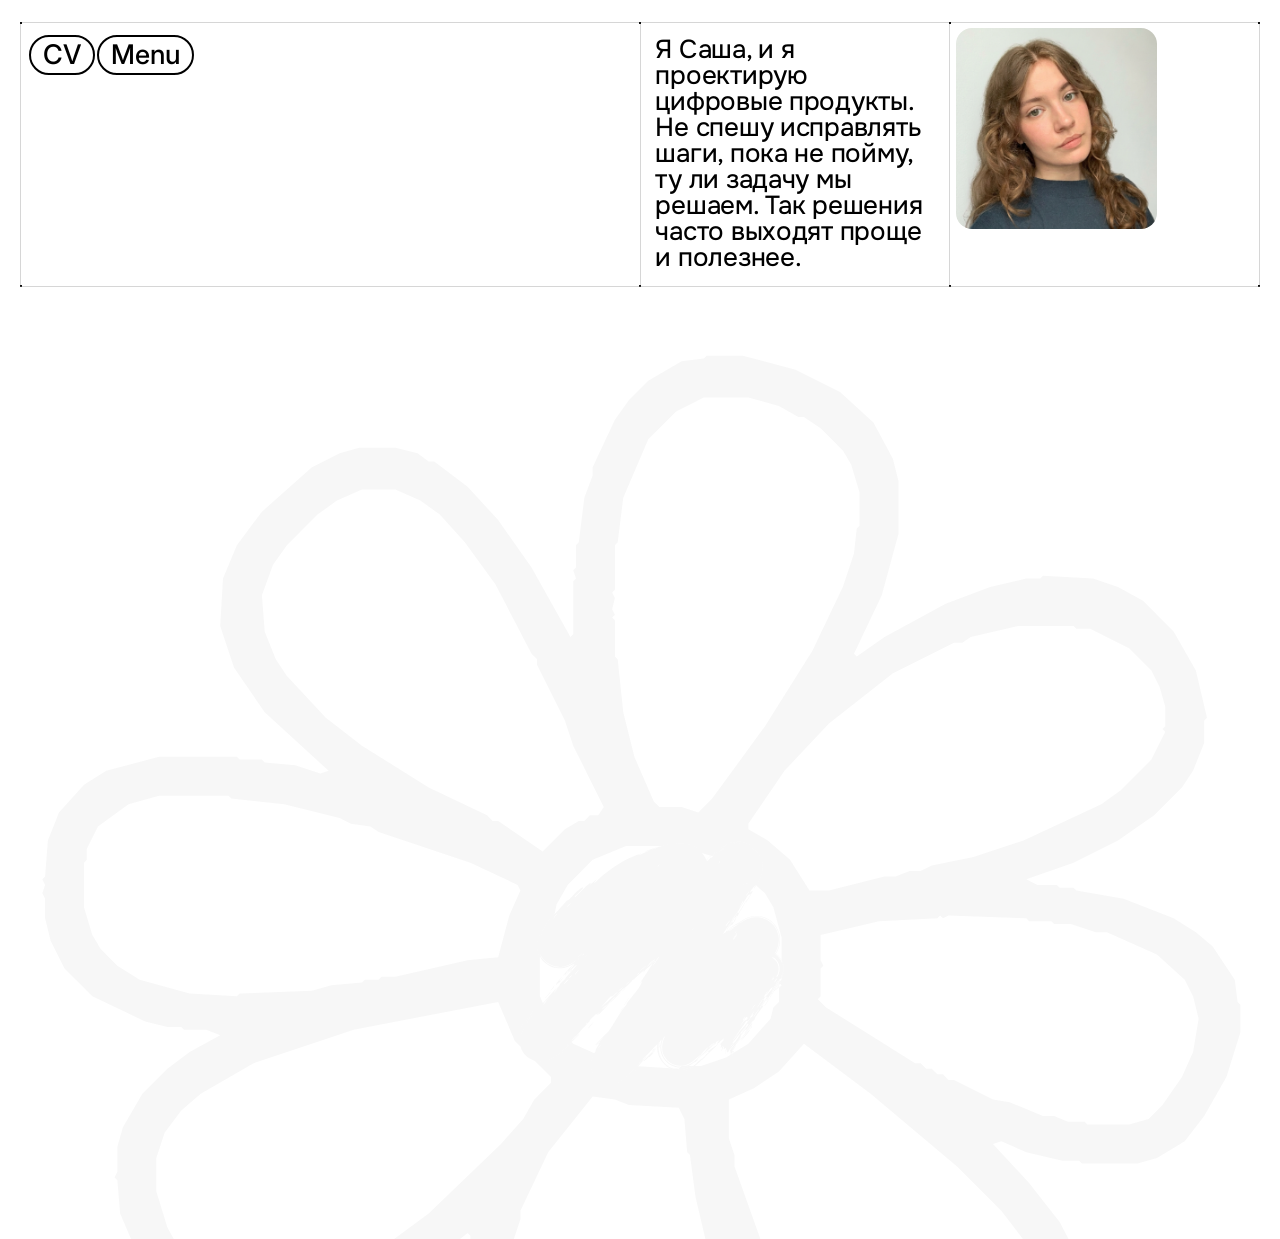
==== commit 54e15288: "Add files via upload" ====
--- a/index.html
+++ b/index.html
@@ -20,7 +20,7 @@
   <link rel="preconnect" href="https://fonts.gstatic.com" crossorigin>
   <link href="https://fonts.googleapis.com/css2?family=Inter:wght@400;500&amp;family=Manrope:wght@400;500;600&amp;family=Onest:wght@400;450;500&amp;display=swap" rel="stylesheet">
   <link rel="stylesheet" href="home.css?v=20261125-1">
-  <link rel="stylesheet" href="navigation.css?v=20261125-1">
+  <link rel="stylesheet" href="navigation.css?v=20261125-12">
 </head>
 <body class="home-page">
   <nav class="site-navigation" aria-label="Основная навигация">
@@ -69,6 +69,6 @@
   </main>
   <script defer src="https://min30327.github.io/luxy.js/dist/js/luxy.js"></script>
   <script defer src="home.js?v=20261125-1"></script>
-  <script src="navigation.js?v=20261125-1"></script>
+  <script src="navigation.js?v=20261125-4"></script>
 </body>
 </html>
--- a/navigation.css
+++ b/navigation.css
@@ -180,7 +180,7 @@
   max-width: calc(100vw - 32px);
   max-height: calc(100dvh - 20px);
   aspect-ratio: 1;
-  padding: clamp(24px, 2.4vw, 46px);
+  padding: clamp(20px, calc(2.4vw - 4px), 42px);
   overflow-y: auto;
   overscroll-behavior-y: contain;
   border-radius: clamp(24px, 2vw, 38px);
@@ -201,6 +201,8 @@
   font: 500 clamp(14px, .95vw, 15px)/1.25 Inter, Arial, sans-serif;
   font-variant-numeric: tabular-nums;
 }
+
+.desktop-navigation__clock time { color: #000; }
 
 .desktop-navigation__close {
   position: relative;
@@ -261,12 +263,11 @@
 
 img.desktop-navigation__thumbnail { object-position: 50% 12%; }
 .desktop-navigation__link[aria-current="page"] .desktop-navigation__thumbnail { filter: grayscale(1); }
-.desktop-navigation__thumbnail--pinterest { background: #e60023; }
 .desktop-navigation__thumbnail--orbita { background: #fff; border: 1px solid #d9d9d9; }
 
 a.desktop-navigation__link:not([aria-current="page"]):hover { opacity: .55; }
 .desktop-navigation__link[aria-disabled="true"] { cursor: default; }
-.desktop-navigation__link[aria-current="page"] { color: #757575; }
+.desktop-navigation__link[aria-current="page"] { color: #757575; cursor: default; }
 .desktop-navigation__link[aria-current="page"]::after {
   content: "";
   flex: none;
@@ -353,7 +354,7 @@
     border-radius: 24px;
   }
 
-  .desktop-navigation__link { font-size: clamp(20px, 6vw, 30px); }
+  .desktop-navigation__link { font-size: clamp(25px, calc(7vw + 1px), 33px); }
 }
 
 .desktop-navigation__trigger,
@@ -386,19 +387,30 @@
   .mobile-navigation__trigger {
     display: grid;
     place-items: center;
-    width: 48px;
-    height: 48px;
-    padding: 0;
-    border-radius: 50%;
-  }
-
-  .home-intro__menu .mobile-navigation__trigger {
-    width: max-content;
-    height: var(--navigation-toggle-height);
-    padding: 0 var(--navigation-toggle-padding);
-    border-radius: 9999px;
-  }
-
+  }
+}
+
+.pinterest-page .mobile-navigation__trigger,
+.pinterest-page .desktop-navigation__trigger {
+  top: 2.1875rem;
+  right: auto;
+  left: 1.8125rem;
+}
+
+@media (min-width: 901px) {
+  .pinterest-page .desktop-navigation__menu {
+    top: 1.375rem;
+    right: auto;
+    left: 1.25rem;
+    max-height: calc(100dvh - 20px - 1.375rem);
+  }
+}
+
+@media (width < 40em) {
+  .desktop-navigation__menu { min-height: min(424px, calc(100dvh - 24px)); }
+  .desktop-navigation__links { gap: 16px; }
+  .desktop-navigation__link { font-size: clamp(30px, 8.5vw, 36px); }
+  .desktop-navigation__footer { padding-top: calc(clamp(24px, 5vh, 48px) + 64px); }
 }
 
 @media (prefers-reduced-motion: reduce) {
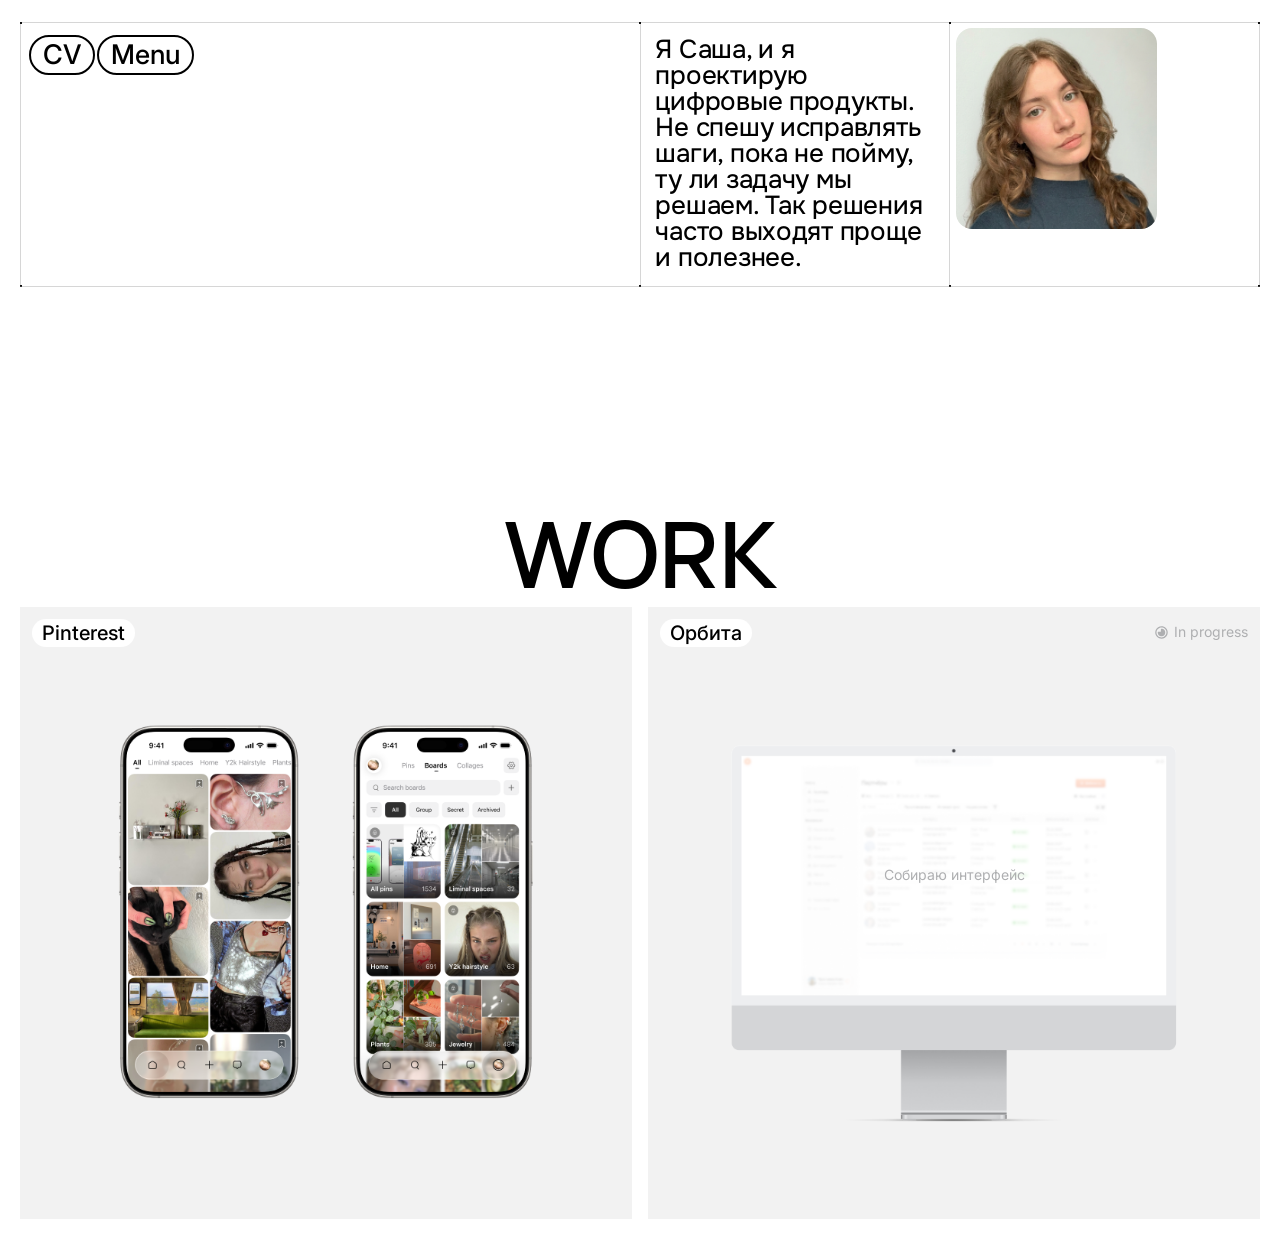
==== commit 12d65ad3: "Add files via upload" ====
--- a/index.html
+++ b/index.html
@@ -19,8 +19,8 @@
   <link rel="preconnect" href="https://fonts.googleapis.com">
   <link rel="preconnect" href="https://fonts.gstatic.com" crossorigin>
   <link href="https://fonts.googleapis.com/css2?family=Inter:wght@400;500&amp;family=Manrope:wght@400;500;600&amp;family=Onest:wght@400;450;500&amp;display=swap" rel="stylesheet">
-  <link rel="stylesheet" href="home.css?v=20261125-1">
-  <link rel="stylesheet" href="navigation.css?v=20261125-12">
+  <link rel="stylesheet" href="home.css?v=20261125-14">
+  <link rel="stylesheet" href="navigation.css?v=20261125-13">
 </head>
 <body class="home-page">
   <nav class="site-navigation" aria-label="Основная навигация">
@@ -41,13 +41,12 @@
       <span class="site-navigation__item" aria-disabled="true">CV</span>
     </div>
   </nav>
-  <div class="home-intro__menu"></div>
+  <div class="home-intro__menu">
+    <span class="home-intro__cv">CV</span>
+  </div>
   <main id="luxy">
     <div class="home-hero">
       <div class="home-intro-guides">
-        <div class="home-intro__controls">
-          <span class="home-intro__cv">CV</span>
-        </div>
         <p class="home-intro__text">Я Саша, и я проектирую цифровые продукты. Не спешу исправлять шаги, пока не пойму, ту ли задачу мы решаем. Так решения часто выходят проще и полезнее.</p>
         <figure class="home-hero__portrait">
           <img src="assets/home/images/portrait.jpg" alt="Саша Пронченко">
@@ -60,15 +59,24 @@
         </picture>
         <h1 class="home-work-heading__title">WORK</h1>
       </div>
-      <div class="home-work-grid" aria-hidden="true">
-        <div class="home-work-grid__tile"></div>
-        <div class="home-work-grid__tile"></div>
+      <div class="home-work-grid">
+        <article class="home-work-grid__tile home-work-grid__tile--pinterest">
+          <h2 class="home-work-grid__badge">Pinterest</h2>
+        </article>
+        <article class="home-work-grid__tile home-work-grid__tile--orbita">
+          <h2 class="home-work-grid__badge">Орбита</h2>
+          <p class="home-work-grid__status">
+            <img src="assets/home/images/circle-progress.svg" width="15" height="15" alt="">
+            In progress
+          </p>
+          <p class="home-work-grid__phrase">Собираю интерфейс</p>
+        </article>
       </div>
       <div class="home-hero__confetti" aria-hidden="true"></div>
     </div>
   </main>
   <script defer src="https://min30327.github.io/luxy.js/dist/js/luxy.js"></script>
-  <script defer src="home.js?v=20261125-1"></script>
-  <script src="navigation.js?v=20261125-4"></script>
+  <script defer src="home.js?v=20261125-4"></script>
+  <script src="navigation.js?v=20261125-5"></script>
 </body>
 </html>
--- a/home.css
+++ b/home.css
@@ -363,32 +363,30 @@
   background-repeat: no-repeat;
 }
 
-.home-intro__controls {
-  position: absolute;
-  top: .8125rem;
-  left: .5625rem;
-  display: flex;
-  align-items: center;
-  gap: .125rem;
-}
-
 .home-intro__menu {
   position: fixed;
   z-index: 103;
   top: calc(var(--home-intro-top) + .8125rem);
   left: calc(var(--home-intro-gutter) + .5625rem);
-}
-
-.home-intro__controls::before {
-  content: "Menu";
-  display: block;
-  visibility: hidden;
-}
-
-.home-intro__menu button {
-  position: static;
-}
-
+  display: flex;
+  align-items: center;
+  gap: .125rem;
+  transition: top .24s ease;
+}
+
+.home-intro__menu[data-scroll-hidden="true"]:not(:has(button:focus-visible, .desktop-navigation__overlay:not([hidden]))) {
+  top: -3rem;
+}
+
+.home-intro__menu > button {
+  position: relative;
+  z-index: 102;
+  inset: auto;
+}
+
+@media (prefers-reduced-motion: reduce) {
+  .home-intro__menu { transition: none; }
+}
 .home-work-heading {
   position: relative;
   width: calc(100% + 2 * var(--home-intro-gutter));
@@ -420,9 +418,81 @@
 }
 
 .home-work-grid__tile {
+  position: relative;
   aspect-ratio: 1;
   background: #F2F2F2;
 }
+
+.home-work-grid__tile--pinterest {
+  background: #F2F2F2 url("assets/home/images/pinterest-preview-mobile.png") center / cover no-repeat;
+}
+
+.home-work-grid__tile--orbita {
+  background: #F2F2F2 url("assets/home/images/orbita-preview.png") center / cover no-repeat;
+}
+
+.home-work-grid__badge {
+  position: absolute;
+  inset: .75rem auto auto .75rem;
+  display: flex;
+  align-items: center;
+  height: 1.75rem;
+  margin: 0;
+  padding-inline: .625rem;
+  border-radius: 999px;
+  background: #fff;
+  color: #000;
+  font: 500 1.25rem/1.2 "Inter", Arial, sans-serif;
+}
+
+.home-work-grid__status {
+  transform: translateY(-1px);
+  position: absolute;
+  inset: .75rem .75rem auto auto;
+  z-index: 1;
+  display: flex;
+  align-items: center;
+  gap: 5px;
+  min-height: 1.75rem;
+  margin: 0;
+  color: #AEAFB1;
+  font: 400 .875rem/1.2 "Inter", Arial, sans-serif;
+}
+
+.home-work-grid__phrase {
+  transform: translateY(-38px);
+  position: absolute;
+  inset: 0 12px;
+  display: grid;
+  place-items: center;
+  margin: 0;
+  color: #AEAFB1;
+  font: 400 clamp(14px, 1.1vw, 18px)/1.25 "Inter", Arial, sans-serif;
+  text-align: center;
+}
+
+.home-work-grid__phrase-window {
+  display: grid;
+  overflow: hidden;
+  white-space: nowrap;
+}
+
+.home-work-grid__phrase-line { grid-area: 1 / 1; }
+
+.home-work-grid__phrase-letter {
+  display: inline-block;
+}
+
+.home-work-grid__phrase-line.is-entering .home-work-grid__phrase-letter,
+.home-work-grid__phrase-line.is-leaving .home-work-grid__phrase-letter {
+  animation: var(--phrase-slide) 1040ms cubic-bezier(.2, .7, .25, 1) var(--letter-delay) both;
+}
+
+.home-work-grid__phrase-line.is-entering { --phrase-slide: work-phrase-enter; }
+.home-work-grid__phrase-line.is-leaving { --phrase-slide: work-phrase-leave; }
+
+@keyframes work-phrase-enter { from { transform: translateY(100%); } to { transform: translateY(0); } }
+@keyframes work-phrase-leave { from { transform: translateY(0); } to { transform: translateY(-100%); } }
 
 .home-intro__text {
   grid-column: 2;
@@ -453,24 +523,9 @@
   }
 }
 
-@media (width >= 64em) {
-  .home-intro__controls::before { content: none; }
-
-  .home-intro__menu {
-    display: flex;
-    gap: .125rem;
-    pointer-events: none;
-  }
-
-  .home-intro__menu::before {
-    content: "CV";
-    visibility: hidden;
-  }
-
-  .home-intro__menu button { pointer-events: auto; }
-}
-
 @media (width < 64em) {
+  .home-intro__cv { order: 1; }
+
   .home-intro-guides {
     background:
       var(--guide-nodes) left / 2px 100%,
--- a/navigation.css
+++ b/navigation.css
@@ -359,8 +359,6 @@
 
 .desktop-navigation__trigger,
 .mobile-navigation__trigger,
-.home-intro__controls::before,
-.home-intro__menu::before,
 .home-intro__cv {
   --navigation-toggle-padding: .75rem;
   --navigation-toggle-height: 2.5rem;
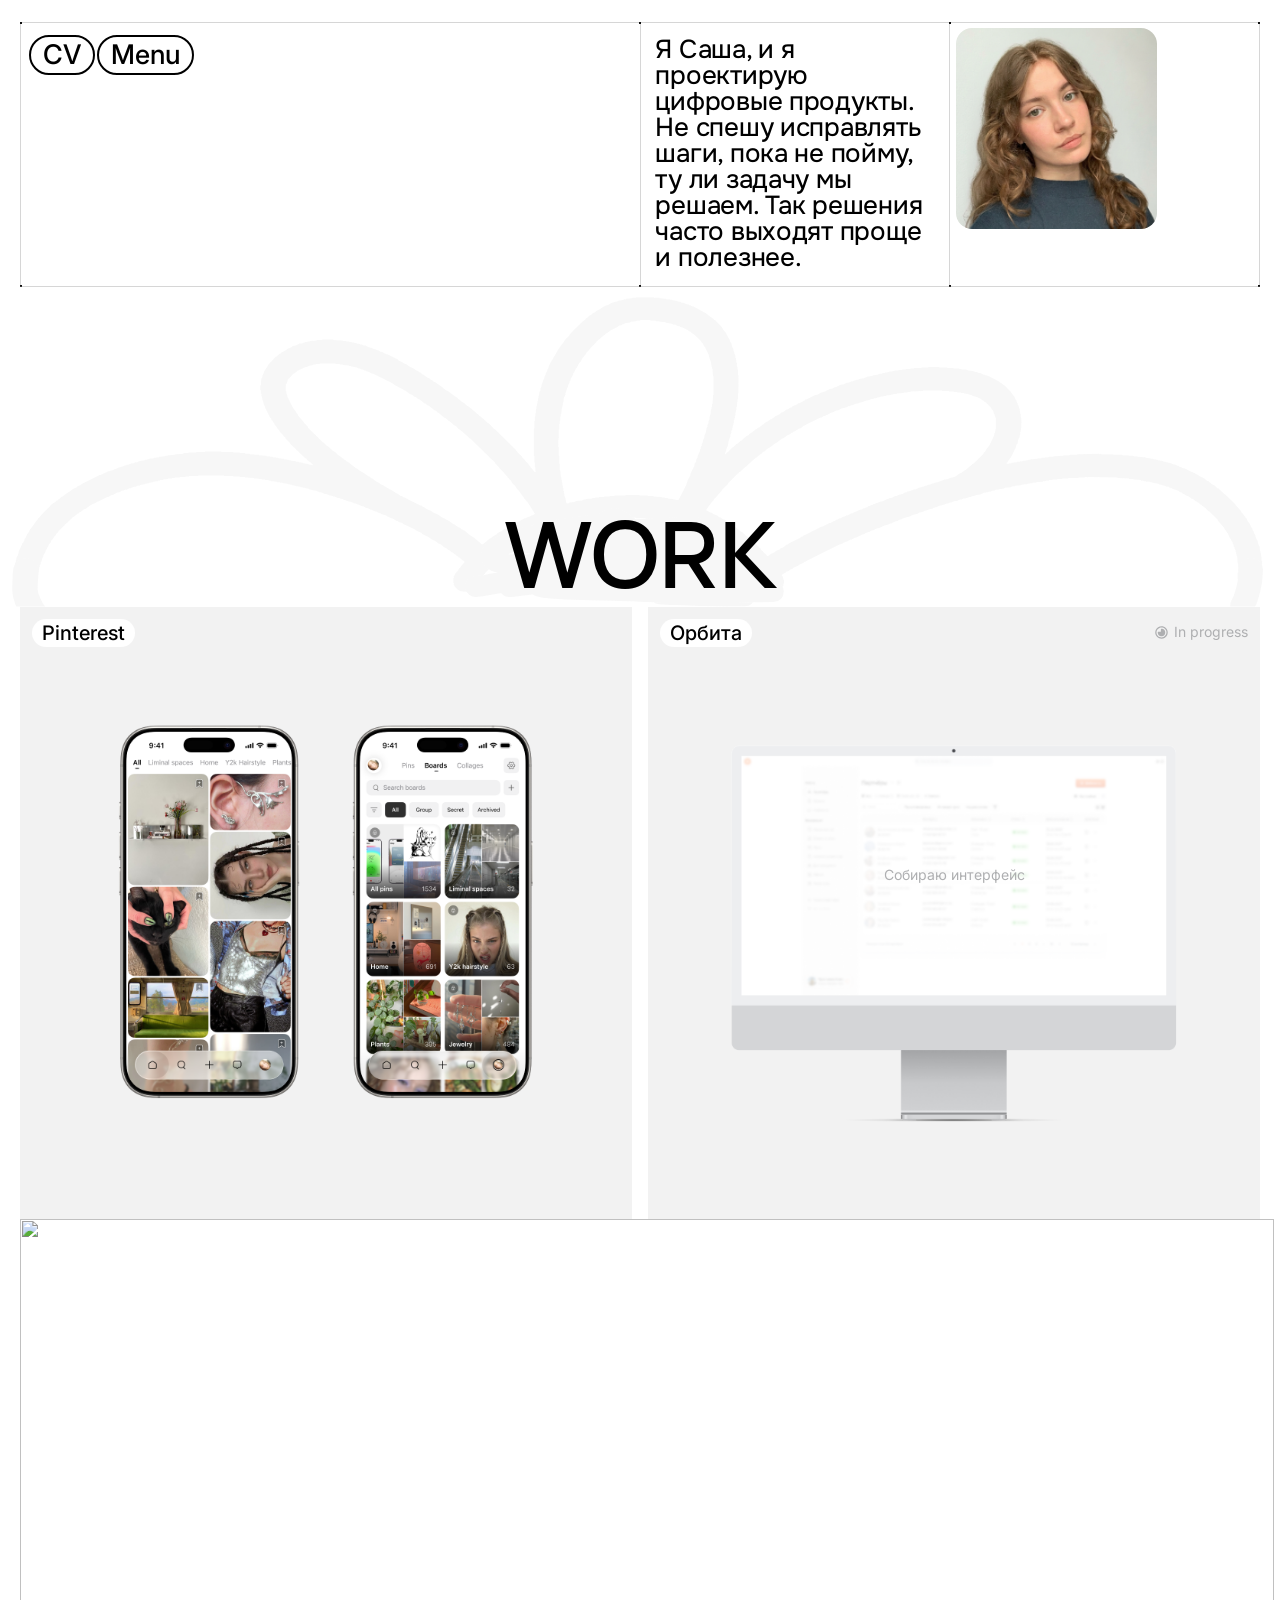
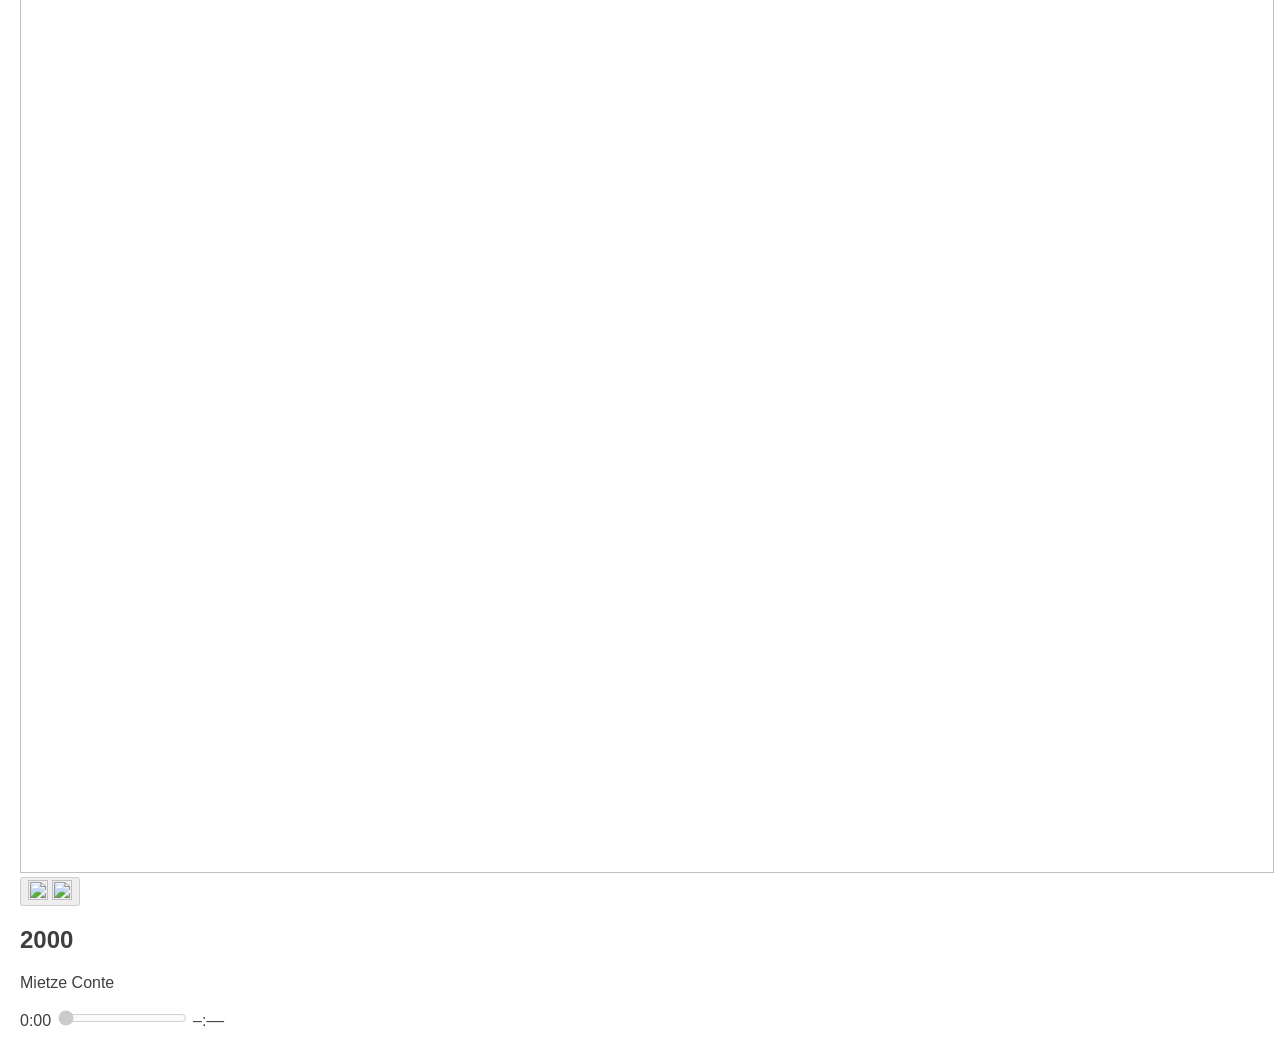
==== commit 1433d847: "Add files via upload" ====
--- a/index.html
+++ b/index.html
@@ -19,7 +19,7 @@
   <link rel="preconnect" href="https://fonts.googleapis.com">
   <link rel="preconnect" href="https://fonts.gstatic.com" crossorigin>
   <link href="https://fonts.googleapis.com/css2?family=Inter:wght@400;500&amp;family=Manrope:wght@400;500;600&amp;family=Onest:wght@400;450;500&amp;display=swap" rel="stylesheet">
-  <link rel="stylesheet" href="home.css?v=20261125-14">
+  <link rel="stylesheet" href="home.css?v=20261126-3">
   <link rel="stylesheet" href="navigation.css?v=20261125-13">
 </head>
 <body class="home-page">
@@ -72,11 +72,30 @@
           <p class="home-work-grid__phrase">Собираю интерфейс</p>
         </article>
       </div>
+      <section class="home-player" aria-label="Аудиоплеер">
+        <div class="home-player__record-window">
+          <img class="home-player__record" src="assets/home/images/vinyl%20disk.png" width="1254" height="1254" alt="">
+        </div>
+        <button class="home-player__toggle" type="button" aria-label="Воспроизвести" disabled>
+          <img class="home-player__play" src="assets/home/images/player-play.svg" width="20" height="20" alt="">
+          <img class="home-player__pause" src="assets/icons/video/pause.svg" width="20" height="20" alt="">
+          <span class="home-player__equalizer" aria-hidden="true"><i></i><i></i><i></i><i></i><i></i></span>
+        </button>
+        <h2 class="home-player__title">2000</h2>
+        <p class="home-player__artist">Mietze Conte</p>
+        <div class="home-player__progress">
+          <span class="home-player__elapsed">0:00</span>
+          <input class="home-player__seek" type="range" min="0" max="1" step="0.01" value="0" aria-label="Позиция воспроизведения" disabled>
+          <span class="home-player__duration">–:––</span>
+        </div>
+        <p class="home-player__error" role="status" hidden></p>
+        <audio preload="metadata" src="assets/home/images/mietze_conte_2000.mp3"></audio>
+      </section>
       <div class="home-hero__confetti" aria-hidden="true"></div>
     </div>
   </main>
   <script defer src="https://min30327.github.io/luxy.js/dist/js/luxy.js"></script>
-  <script defer src="home.js?v=20261125-4"></script>
+  <script defer src="home.js?v=20261126-5"></script>
   <script src="navigation.js?v=20261125-5"></script>
 </body>
 </html>
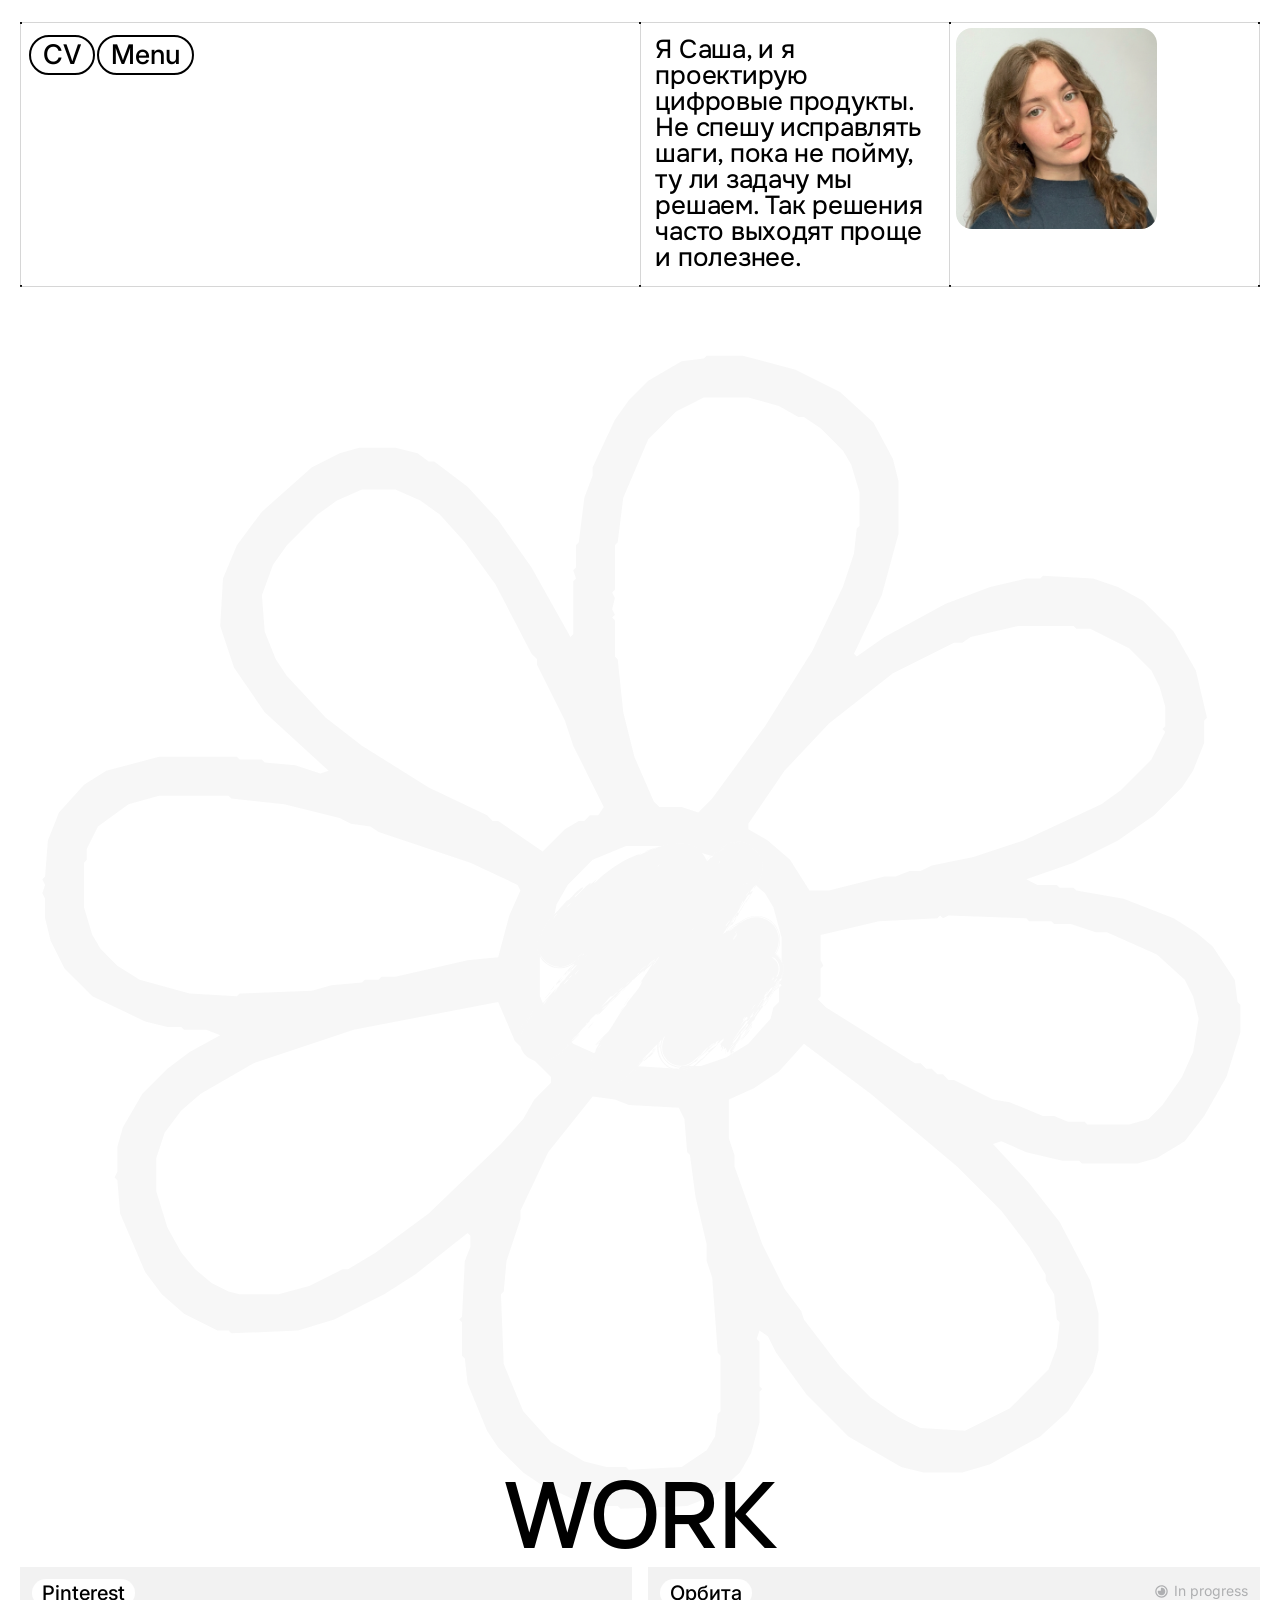
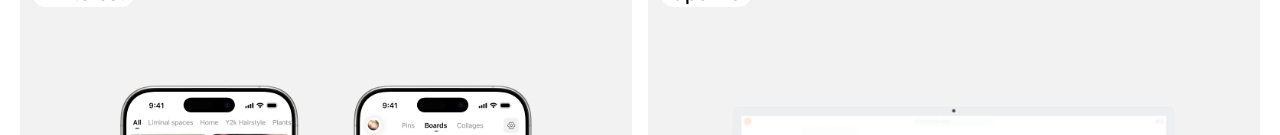
==== commit febd0af8: "Запускать мини-плеер независимо от Luxy" ====
--- a/index.html
+++ b/index.html
@@ -94,8 +94,8 @@
       <div class="home-hero__confetti" aria-hidden="true"></div>
     </div>
   </main>
-  <script defer src="https://min30327.github.io/luxy.js/dist/js/luxy.js"></script>
-  <script defer src="home.js?v=20261126-5"></script>
+  <script id="home-luxy" async src="https://min30327.github.io/luxy.js/dist/js/luxy.js"></script>
+  <script async src="home.js?v=20261126-6"></script>
   <script src="navigation.js?v=20261125-5"></script>
 </body>
 </html>
--- a/home.css
+++ b/home.css
@@ -417,6 +417,117 @@
   gap: 16px;
 }
 
+.home-player {
+  position: relative;
+  container-type: inline-size;
+  width: min(100%, 480px);
+  aspect-ratio: 1;
+  margin: 16px auto 0;
+  overflow: hidden;
+  border-radius: 18.125% / 18.125%;
+  background: #f2f2f7;
+  color: #433f3f;
+  font-family: "Inter", Arial, sans-serif;
+  text-align: center;
+}
+
+.home-player__record-window {
+  position: relative;
+  height: 53.125cqw;
+  overflow: hidden;
+}
+
+.home-player__record {
+  position: absolute;
+  top: -50.625cqw;
+  left: 50%;
+  display: block;
+  width: 103.75%;
+  height: auto;
+  translate: -50% 0;
+  animation: home-player-spin 24s linear infinite paused;
+}
+
+.home-player.is-playing .home-player__record { animation-play-state: running; }
+
+.home-player__toggle {
+  display: grid;
+  place-items: center;
+  width: max(32px, 10.833cqw);
+  aspect-ratio: 1;
+  margin: .833cqw auto 0;
+  padding: 0;
+  border: 0;
+  border-radius: 50%;
+  background: url("assets/home/images/player-button.svg") center / 207% no-repeat;
+  cursor: pointer;
+}
+
+.home-player__toggle:disabled { cursor: default; }
+.home-player__toggle:focus-visible, .home-player__seek:focus-visible { outline: 2px solid #433f3f; outline-offset: 3px; }
+.home-player__pause, .home-player__equalizer, .home-player.is-playing .home-player__play { display: none; }
+
+.home-player.is-playing .home-player__equalizer {
+  display: flex;
+  align-items: center;
+  gap: 2px;
+  height: 14px;
+}
+
+.home-player__equalizer i {
+  width: 2px;
+  height: 100%;
+  border-radius: 2px;
+  background: #b2b2b2;
+  transform: scaleY(var(--bar-level, .35));
+}
+
+@media (hover: hover) and (pointer: fine) {
+  .home-player.is-playing .home-player__toggle:hover .home-player__equalizer { display: none; }
+  .home-player.is-playing .home-player__toggle:hover .home-player__pause { display: block; }
+}
+
+.home-player.is-playing .home-player__toggle:focus-visible .home-player__equalizer { display: none; }
+.home-player.is-playing .home-player__toggle:focus-visible .home-player__pause { display: block; }
+
+.home-player__title { margin: 3.75cqw 0 0; font-size: clamp(22px, 7.5cqw, 36px); font-weight: 500; }
+.home-player__artist { margin: 1.66cqw 0 0; color: #8b8b8b; font-size: clamp(16px, 5cqw, 24px); }
+
+.home-player__progress {
+  display: flex;
+  align-items: center;
+  justify-content: center;
+  gap: 8px;
+  margin-top: 2.5cqw;
+  font-size: clamp(12px, 3.333cqw, 16px);
+  font-weight: 500;
+  font-variant-numeric: tabular-nums;
+}
+
+.home-player__elapsed, .home-player__duration { width: 4ch; }
+.home-player__elapsed { text-align: right; }
+.home-player__duration { color: #828282; text-align: left; }
+
+.home-player__seek {
+  appearance: none;
+  width: 21cqw;
+  height: 28px;
+  margin: 0;
+  border: 0;
+  background: linear-gradient(to right, #b2b2b2 var(--player-progress, 0%), #d9d9d9 0) center / 100% 4px no-repeat;
+  cursor: pointer;
+}
+
+.home-player__seek::-webkit-slider-thumb { appearance: none; width: 1px; height: 4px; background: transparent; }
+.home-player__seek::-moz-range-thumb { width: 1px; height: 4px; border: 0; background: transparent; }
+.home-player__error { margin: 0 12px; font-size: 12px; }
+
+@keyframes home-player-spin { to { transform: rotate(360deg); } }
+
+@media (prefers-reduced-motion: reduce) {
+  .home-player__record { animation: none; }
+}
+
 .home-work-grid__tile {
   position: relative;
   aspect-ratio: 1;
